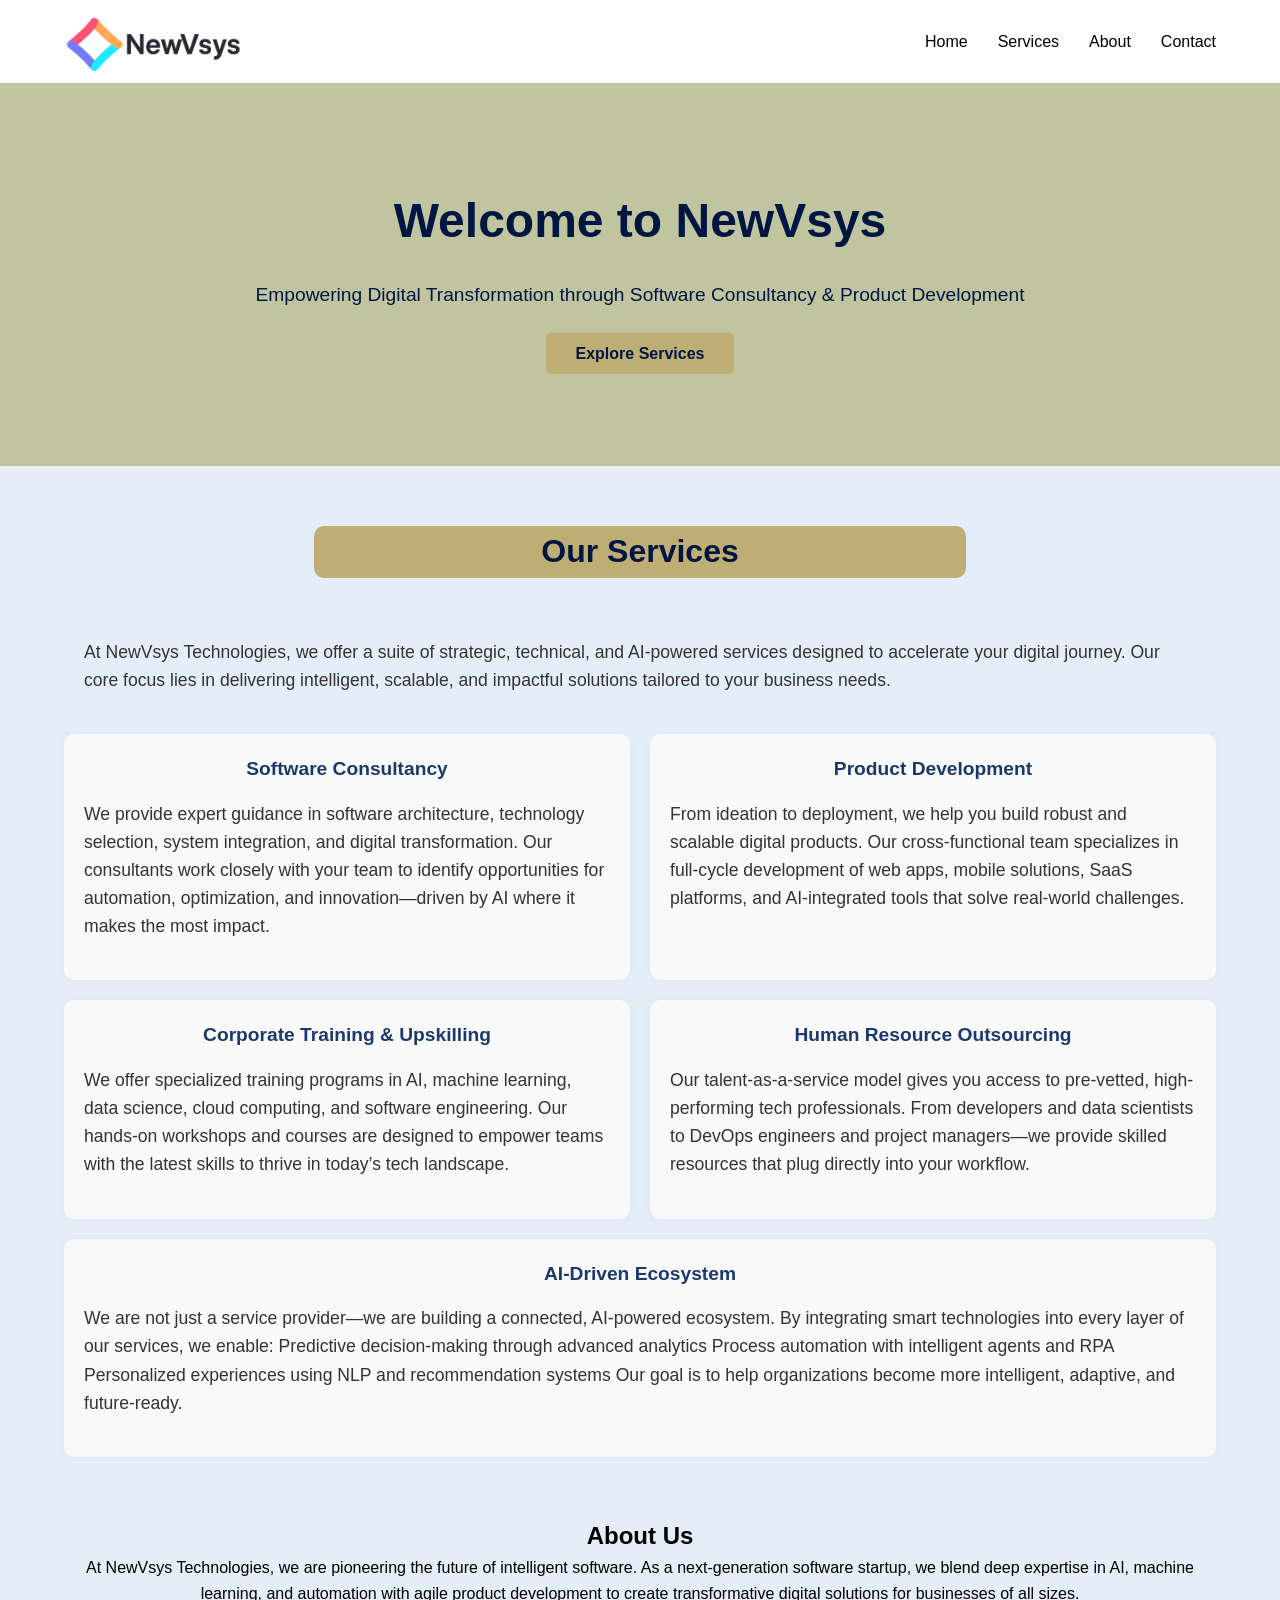
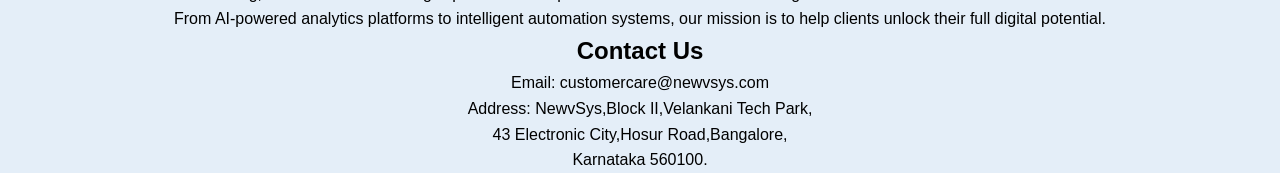
==== index.html @ 6b31c999 "Update and rename Index.html to index.html" ====
<!DOCTYPE html>
<html lang="en">
<head>
  <meta charset="UTF-8" />
  <meta name="viewport" content="width=device-width, initial-scale=1.0"/>
  <title>NewVsys | Home</title>
  <link rel="stylesheet" href="styles.css" />
</head>
<body>
  <header class="navbar">
    <div class="container">
      <img src="logo.png" alt="NewVsys Logo" class="logo" />
      <nav>
        <ul class="nav-links">
          <li><a href="#">Home</a></li>
          <li><a href="#services">Services</a></li>
          <li><a href="#about">About</a></li>
          <li><a href="#contact">Contact</a></li>
        </ul>
      </nav>
    </div>
  </header>

  <section class="hero">
    <div class="hero-bg">
      <div class="container">
        <h1>Welcome to NewVsys</h1>
        <p>Empowering Digital Transformation through Software Consultancy & Product Development</p>
        <a href="#services" class="btn">Explore Services</a>
      </div>
    </div>
  </section>

  

  <section class="services" id="services">
  <div class="container">
    <h2>Our Services</h2>

    <p class="auto">
      At NewVsys Technologies, we offer a suite of strategic, technical, and AI-powered services designed to accelerate your digital journey.
      Our core focus lies in delivering intelligent, scalable, and impactful solutions tailored to your business needs.
    </p>

    <div class="service-list">
      <div class="service">
        <h3> Software Consultancy</h3>
        <p>
          We provide expert guidance in software architecture, technology selection, system integration, and digital transformation.
          Our consultants work closely with your team to identify opportunities for automation, optimization, and innovation—driven by AI where it makes the most impact.
        </p>
      </div>

      <div class="service">
        <h3> Product Development</h3>
        <p>
          From ideation to deployment, we help you build robust and scalable digital products.
          Our cross-functional team specializes in full-cycle development of web apps, mobile solutions, SaaS platforms, and AI-integrated tools that solve real-world challenges.
        </p>
      </div>

      <div class="service">
        <h3> Corporate Training & Upskilling</h3>
        <p>
          We offer specialized training programs in AI, machine learning, data science, cloud computing, and software engineering.
          Our hands-on workshops and courses are designed to empower teams with the latest skills to thrive in today’s tech landscape.
        </p>
      </div>

      <div class="service">
        <h3> Human Resource Outsourcing</h3>
        <p>
          Our talent-as-a-service model gives you access to pre-vetted, high-performing tech professionals.
          From developers and data scientists to DevOps engineers and project managers—we provide skilled resources that plug directly into your workflow.
        </p>
      </div>

      <!-- Moved AI-Driven Ecosystem here -->
      <div class="service">
        <h3> AI-Driven Ecosystem</h3>
        <p>
          We are not just a service provider—we are building a connected, AI-powered ecosystem.
          By integrating smart technologies into every layer of our services, we enable:
		  Predictive decision-making through advanced analytics
		  Process automation with intelligent agents and RPA
		  Personalized experiences using NLP and recommendation systems
		  Our goal is to help organizations become more intelligent, adaptive, and future-ready.
        </p>
                
      </div>
    </div>
  </div>
</section>


  <section class="about" id="about">
    <div class="container">
      <h2>About Us</h2>
      <p>
        At NewVsys Technologies, we are pioneering the future of intelligent software. As a next-generation software startup, we blend deep expertise in AI, machine learning, and automation with agile product development to create transformative digital solutions for businesses of all sizes.
      </p>
      <p>
        From AI-powered analytics platforms to intelligent automation systems, our mission is to help clients unlock their full digital potential.
      </p>
    </div>
  </section>

  
  <section class="contact" id="contact">
    <div class="container">
      <h2>Contact Us</h2>
      <p>Email: customercare@newvsys.com</p>
      <p></p>
      <p>Address: NewvSys,Block II,Velankani Tech Park,</p>
	  <p>         43 Electronic City,Hosur Road,Bangalore,</p>
	  <p>         Karnataka 560100.</p>
    </div>
  </section>
</body>
</html>
---- styles.css ----
/* Reset + Base Styles */
* {
  margin: 0;
  padding: 0;
  box-sizing: border-box;
  font-family: "Segoe UI", sans-serif;
}
body {
  background-color: #E4EEF8; /* Your desired color */
  padding: 0;
  text-align: center;
  color: #000000;
  line-height: 1.6;
}


.container {
  width: 90%;
  max-width: 1200px;
  margin: auto;
}

/* Navbar */
.navbar {
  background-color: #FFFFFF;	
  box-shadow: 0 2px 5px rgba(0, 0, 0, 0.05);
  padding: 5px 0;
}

.logo {
  width: 180px;
  height: auto;
}

.nav-links {
  list-style: none;
  display: flex;
  gap: 30px;
  justify-content: flex-end;
}

.nav-links a {
  text-decoration: none;
  color: #000000;
  font-weight: 500;
}

.navbar .container {
  display: flex;
  justify-content: space-between;
  align-items: center;
}

/* Hero Section */
.hero {
  background: linear-gradient(to right, #C1C59F, #C1C59F);
  padding: 100px 0;
  text-align: center;
}

.hero h1 {
  font-size: 3rem;
  margin-bottom: 20px;
  color: #001642;
}

.hero p {
  font-size: 1.2rem;
  color: #001642;
  margin-bottom: 30px;
}

.btn {
  padding: 12px 30px;
  background: #BEAE74;
  color: #001642;
  border: none;
  border-radius: 5px;
  text-decoration: none;
  font-weight: bold;
}

.services {
  padding: 60px 0;
}

.services h2 {
    background-color: #BEAE74;
    border-radius: 10px;
margin-left: 250px;
margin-right: 250px;
  text-align: center;
  font-size: 2rem;
  margin-bottom: 40px;
  color: #001642;
}

.service-list {
  display: flex;
  gap: 40px;
  justify-content: center;
  flex-wrap: wrap;
}

.service {
  background: #f0f4fa;
  padding: 30px;
  border-radius: 10px;
  width: 300px;
  text-align: center;
  box-shadow: 0 0 10px rgba(0,0,0,0.03);
}

.service h3 {
  color: #1a3a6e;
  margin-bottom: 15px;
}

/* Footer */
.footer {
  background: #eaeaea;
  padding: 20px 0;
  text-align: center;
  color: #666;
}

.service-icon {
  width: 100px;
  height: 100px;
  margin-bottom: 15px;
}
.services p {
  font-size: 1.1rem;
  margin-bottom: 20px;
  color: #333;
  text-align: left;
}

.service-list .service h3 {
  font-size: 1.2rem;
}

.ai-ecosystem {
  background-color: #f0f4fa;
  padding: 30px;
  border-radius: 10px;
  margin-top: 40px;
  box-shadow: 0 0 10px rgba(0,0,0,0.03);
}

.ai-ecosystem h3 {
  color: #1a3a6e;
  margin-bottom: 15px;
}

.ai-ecosystem ul {
  text-align: left;
  padding-left: 20px;
  margin-bottom: 20px;
}

.ai-ecosystem ul li {
  margin-bottom: 10px;
}
.auto {
   /* soft blue background */
  padding: 20px;
  margin: 20px 0;
  border-radius: 8px;
  font-size: 1.1rem;
  font-weight: 500;
  color: #f9f9f9;
}
.service-list {
  display: flex;
  flex-wrap: wrap;
  gap: 20px;
}

.service {
  flex: 1 1 45%; /* Adjust width as needed */
  background: #f9f9f9;
  padding: 20px;
  border-radius: 10px;
}
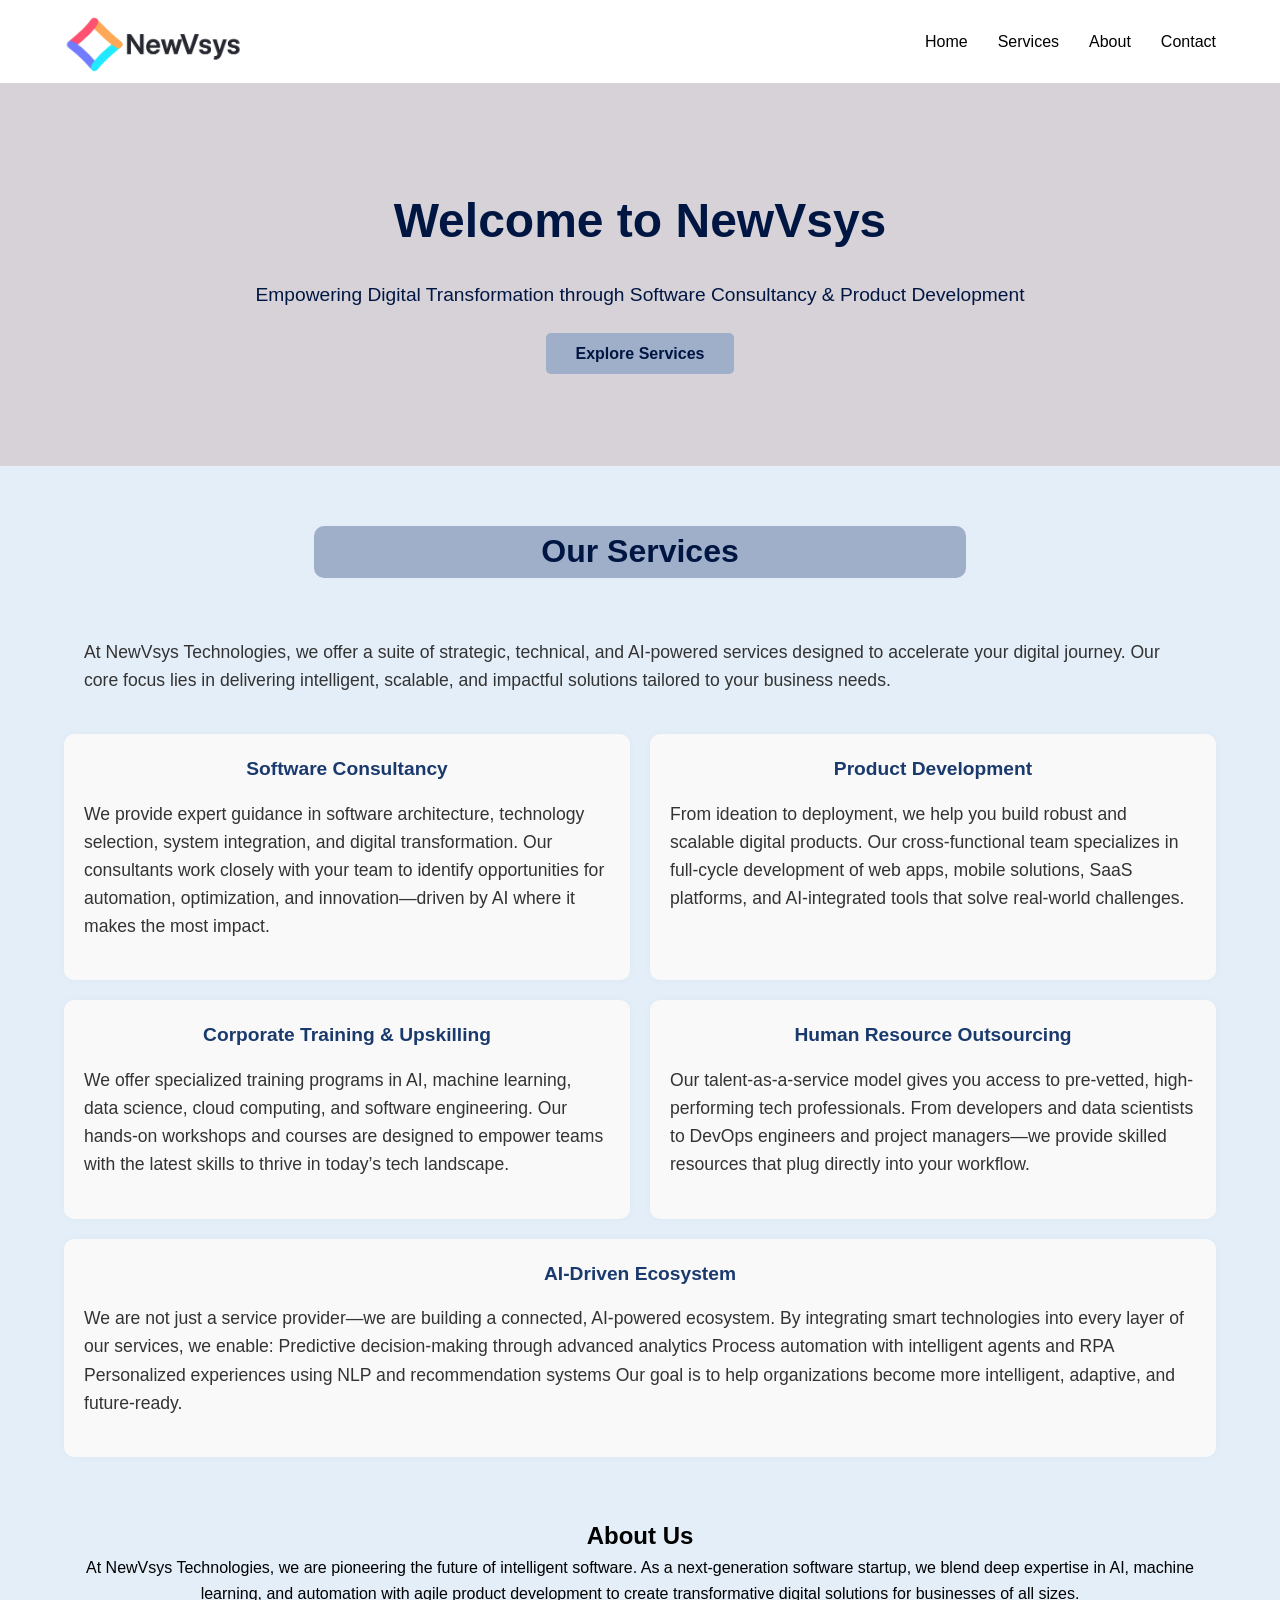
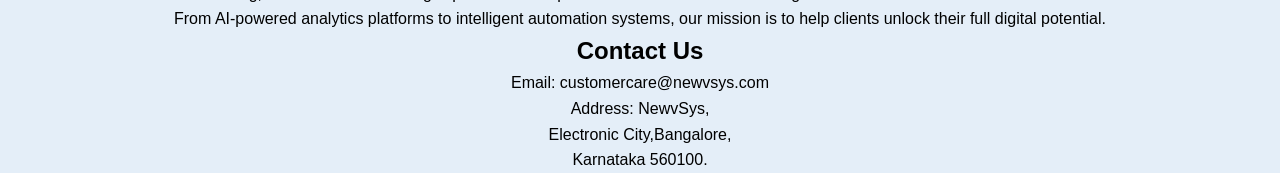
==== commit 98515942: "Update index.html" ====
--- a/index.html
+++ b/index.html
@@ -111,10 +111,11 @@
       <h2>Contact Us</h2>
       <p>Email: customercare@newvsys.com</p>
       <p></p>
-      <p>Address: NewvSys,Block II,Velankani Tech Park,</p>
-	  <p>         43 Electronic City,Hosur Road,Bangalore,</p>
+      <p>Address: NewvSys,</p>
+	  <p>         Electronic City,Bangalore,</p>
 	  <p>         Karnataka 560100.</p>
     </div>
   </section>
 </body>
 </html>
+
--- a/styles.css
+++ b/styles.css
@@ -53,7 +53,7 @@
 
 /* Hero Section */
 .hero {
-  background: linear-gradient(to right, #C1C59F, #C1C59F);
+  background: linear-gradient(to right, #D6D2D8, #D6D2D8);
   padding: 100px 0;
   text-align: center;
 }
@@ -72,7 +72,7 @@
 
 .btn {
   padding: 12px 30px;
-  background: #BEAE74;
+  background: #9FAFC9;
   color: #001642;
   border: none;
   border-radius: 5px;
@@ -85,7 +85,7 @@
 }
 
 .services h2 {
-    background-color: #BEAE74;
+    background-color: #9FAFC9;
     border-radius: 10px;
 margin-left: 250px;
 margin-right: 250px;
@@ -183,3 +183,6 @@
   padding: 20px;
   border-radius: 10px;
 }
+
+
+
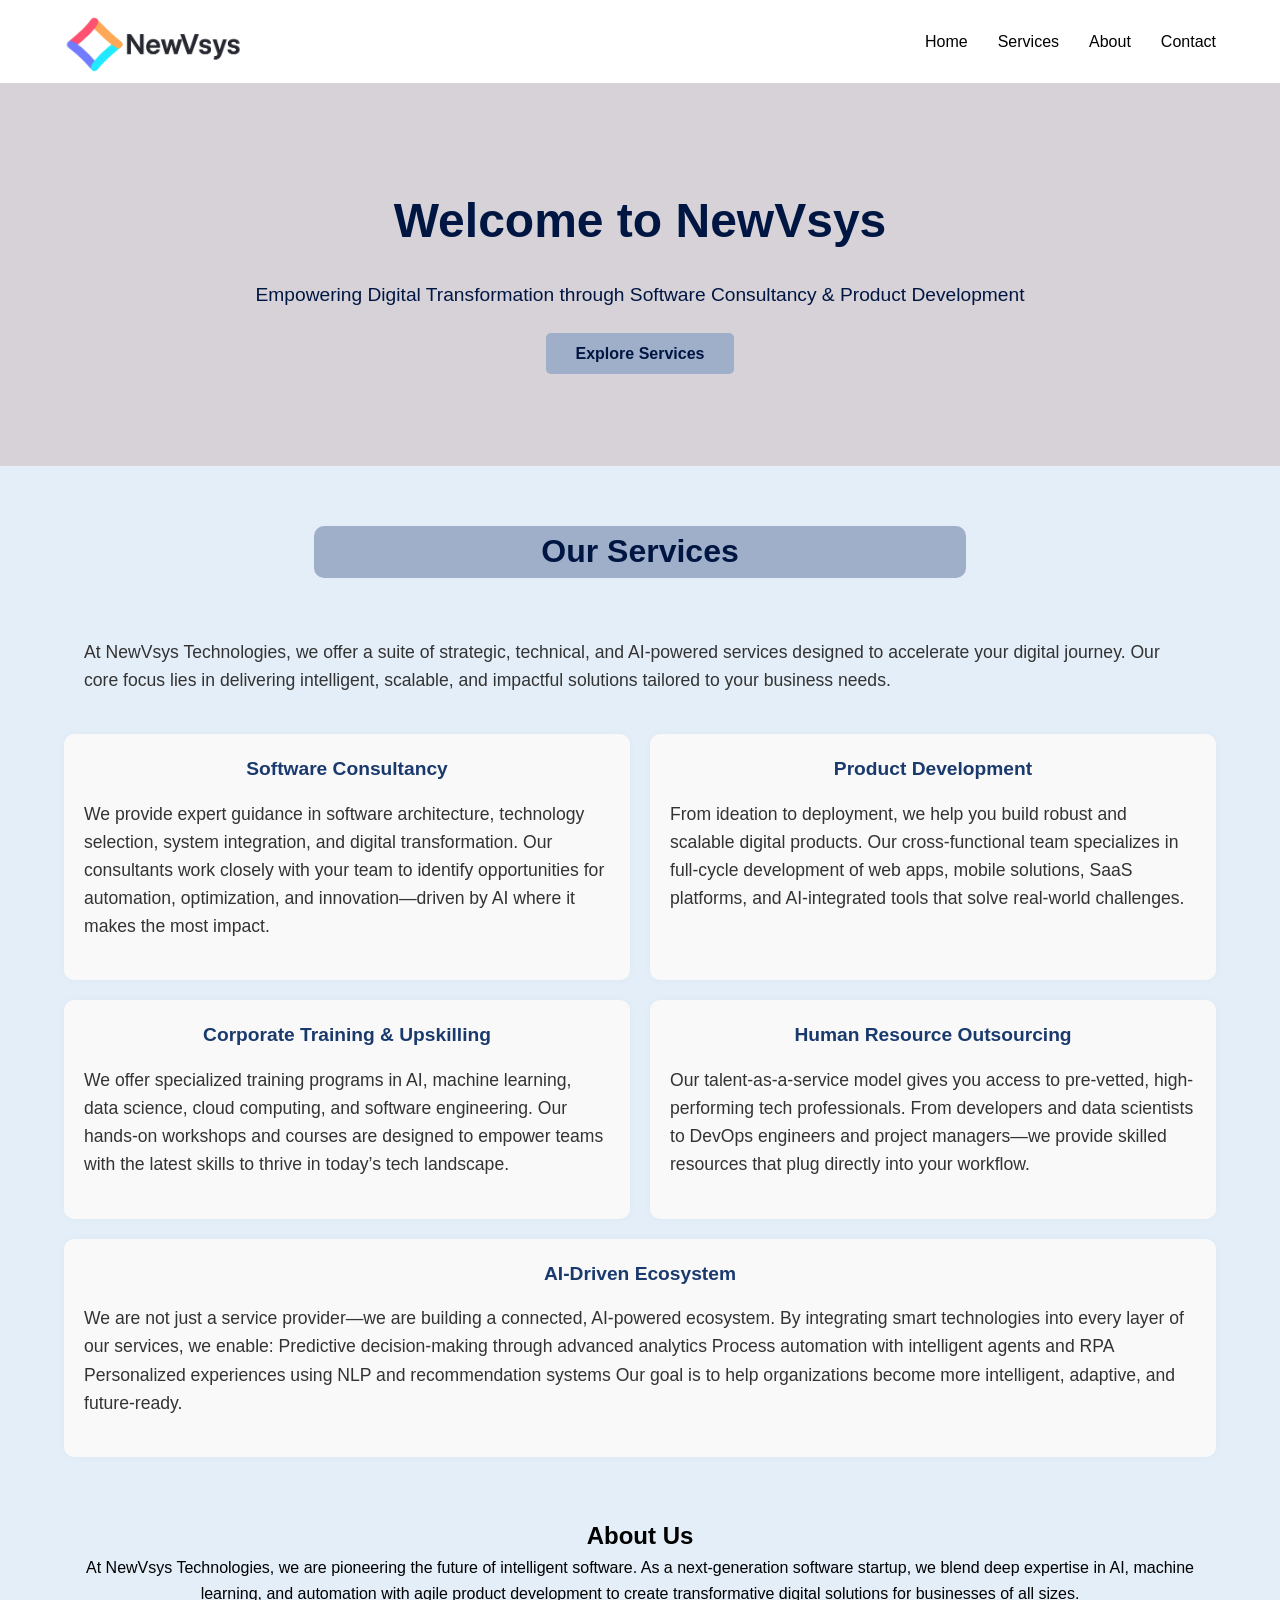
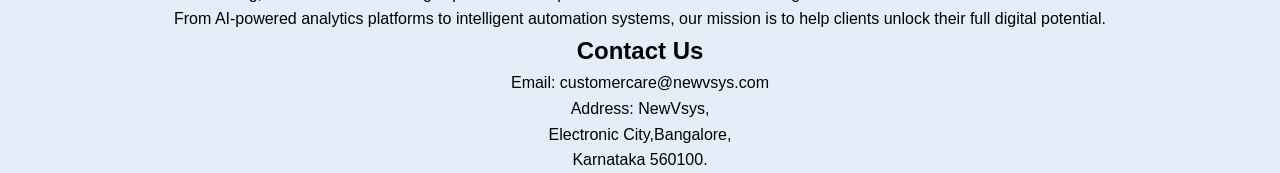
==== commit 9e8640e0: "Update index.html" ====
--- a/index.html
+++ b/index.html
@@ -111,7 +111,7 @@
       <h2>Contact Us</h2>
       <p>Email: customercare@newvsys.com</p>
       <p></p>
-      <p>Address: NewvSys,</p>
+      <p>Address: NewVsys,</p>
 	  <p>         Electronic City,Bangalore,</p>
 	  <p>         Karnataka 560100.</p>
     </div>
@@ -119,3 +119,4 @@
 </body>
 </html>
 
+
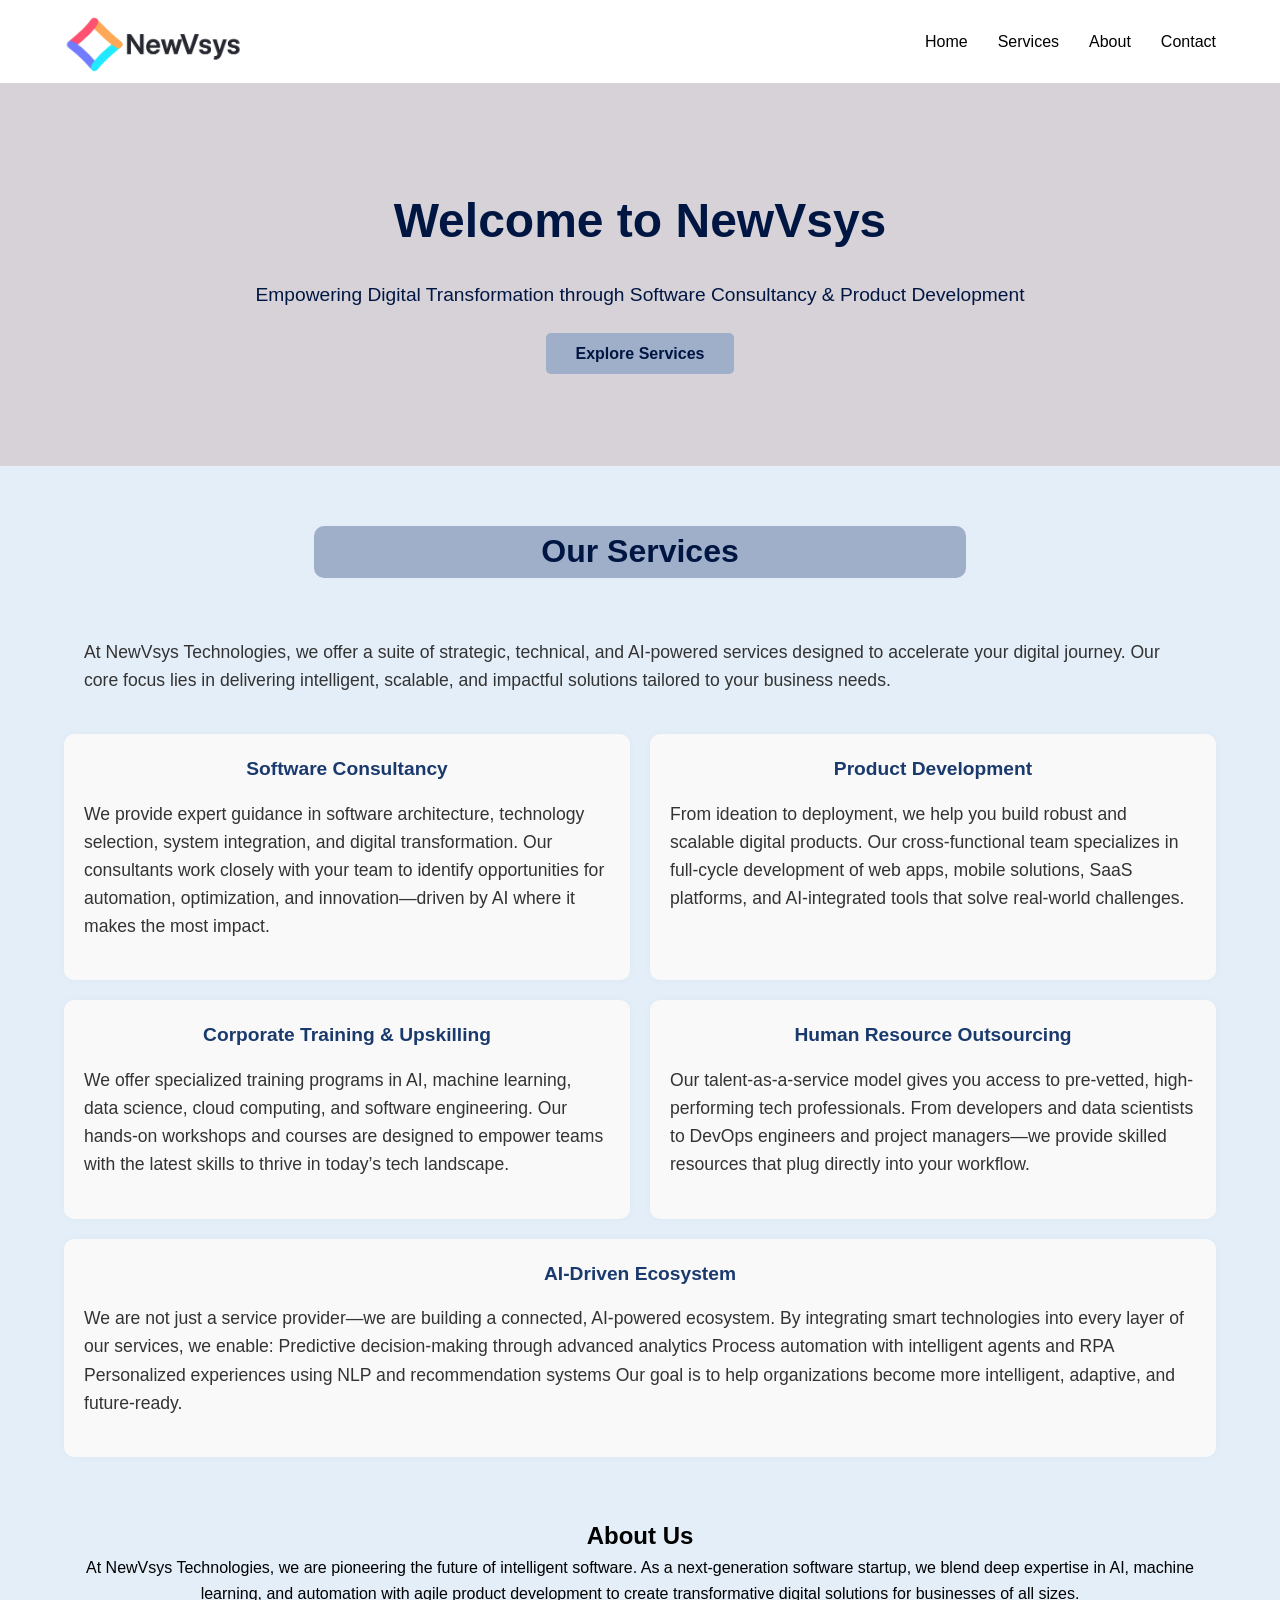
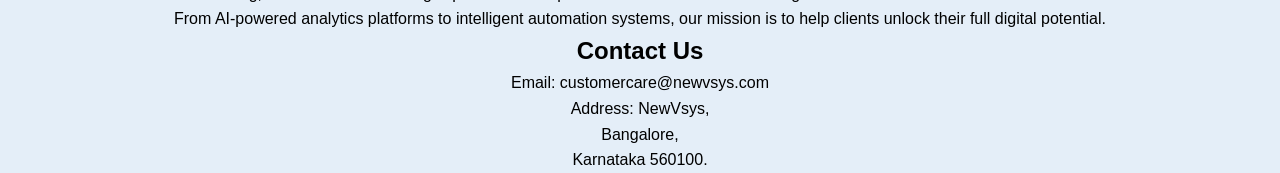
==== commit bd09bd97: "Update index.html" ====
--- a/index.html
+++ b/index.html
@@ -112,7 +112,7 @@
       <p>Email: customercare@newvsys.com</p>
       <p></p>
       <p>Address: NewVsys,</p>
-	  <p>         Electronic City,Bangalore,</p>
+	  <p>         Bangalore,</p>
 	  <p>         Karnataka 560100.</p>
     </div>
   </section>
@@ -120,3 +120,4 @@
 </html>
 
 
+
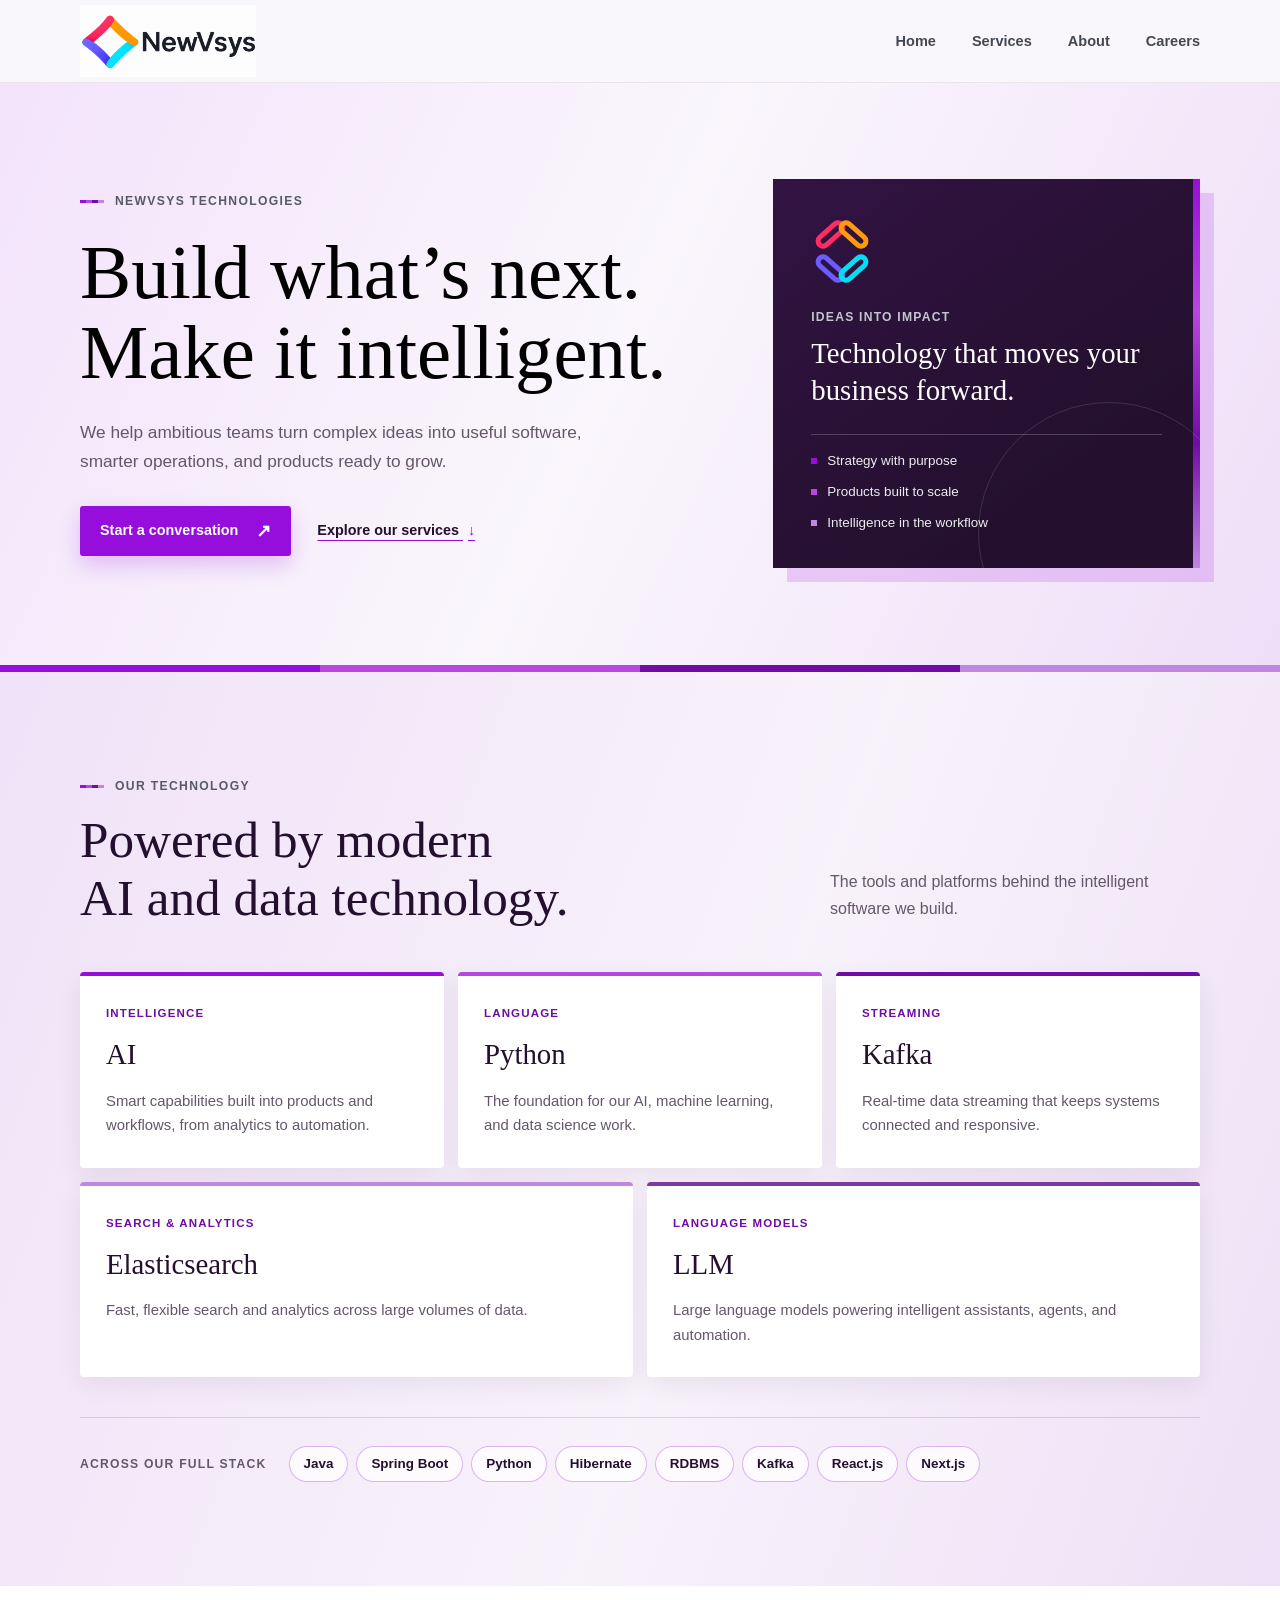
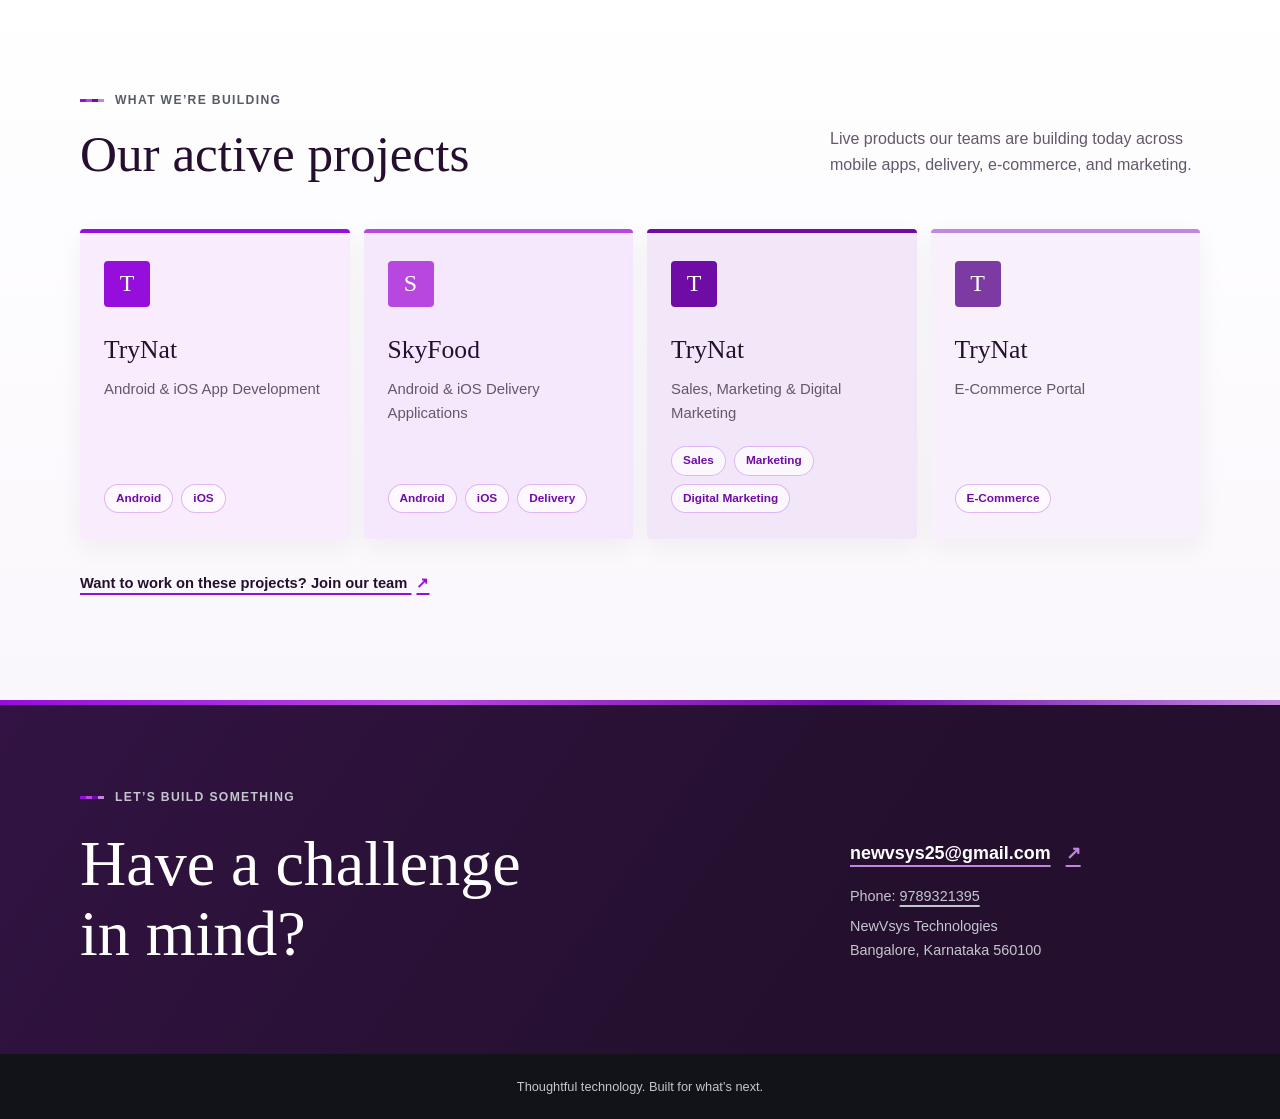
==== commit 4ccc1abb: "changes" ====
--- a/index.html
+++ b/index.html
@@ -9,113 +9,174 @@
 <body>
   <header class="navbar">
     <div class="container">
-      <img src="logo.png" alt="NewVsys Logo" class="logo" />
-      <nav>
+      <a class="brand" href="#home" aria-label="NewVsys home">
+        <img src="logo.png" alt="NewVsys" class="logo" />
+      </a>
+      <nav aria-label="Main navigation">
         <ul class="nav-links">
-          <li><a href="#">Home</a></li>
-          <li><a href="#services">Services</a></li>
-          <li><a href="#about">About</a></li>
-          <li><a href="#contact">Contact</a></li>
+          <li><a href="#home">Home</a></li>
+          <li><a href="services.html">Services</a></li>
+          <li><a href="about.html">About</a></li>
+          <li><a href="careers.html">Careers</a></li>
         </ul>
       </nav>
     </div>
   </header>
 
-  <section class="hero">
-    <div class="hero-bg">
+  <main>
+    <section class="hero" id="home">
+      <div class="container hero-layout">
+        <div class="hero-copy">
+          <p class="eyebrow"><span></span> NewVsys Technologies</p>
+          <h1>Build what’s next.<br><span>Make it intelligent.</span></h1>
+          <p class="hero-intro">We help ambitious teams turn complex ideas into useful software, smarter operations, and products ready to grow.</p>
+          <div class="hero-actions">
+            <a href="#contact" class="btn">Start a conversation <span aria-hidden="true">↗</span></a>
+            <a href="services.html" class="text-link">Explore our services <span aria-hidden="true">↓</span></a>
+          </div>
+        </div>
+        <div class="hero-panel" aria-label="Our approach">
+          <div class="orbit-mark" aria-hidden="true"><i></i><i></i><i></i><i></i></div>
+          <p class="panel-kicker">Ideas into impact</p>
+          <h2>Technology that moves your business forward.</h2>
+          <div class="panel-rule"></div>
+          <ul class="approach-list">
+            <li>Strategy with purpose</li>
+            <li>Products built to scale</li>
+            <li>Intelligence in the workflow</li>
+          </ul>
+        </div>
+      </div>
+      <div class="hero-strip" aria-hidden="true"><span></span><span></span><span></span><span></span></div>
+    </section>
+
+    <section class="tech section-pad" id="technology">
       <div class="container">
-        <h1>Welcome to NewVsys</h1>
-        <p>Empowering Digital Transformation through Software Consultancy & Product Development</p>
-        <a href="#services" class="btn">Explore Services</a>
+        <div class="section-heading">
+          <div>
+            <p class="eyebrow"><span></span> Our technology</p>
+            <h2>Powered by modern<br>AI and data technology.</h2>
+          </div>
+          <p class="section-intro">The tools and platforms behind the intelligent software we build.</p>
+        </div>
+
+        <div class="tech-grid">
+          <article class="tech-card tech-card-1">
+            <p class="tech-label">Intelligence</p>
+            <h3>AI</h3>
+            <p>Smart capabilities built into products and workflows, from analytics to automation.</p>
+          </article>
+          <article class="tech-card tech-card-2">
+            <p class="tech-label">Language</p>
+            <h3>Python</h3>
+            <p>The foundation for our AI, machine learning, and data science work.</p>
+          </article>
+          <article class="tech-card tech-card-3">
+            <p class="tech-label">Streaming</p>
+            <h3>Kafka</h3>
+            <p>Real-time data streaming that keeps systems connected and responsive.</p>
+          </article>
+          <article class="tech-card tech-card-4">
+            <p class="tech-label">Search &amp; analytics</p>
+            <h3>Elasticsearch</h3>
+            <p>Fast, flexible search and analytics across large volumes of data.</p>
+          </article>
+          <article class="tech-card tech-card-5">
+            <p class="tech-label">Language models</p>
+            <h3>LLM</h3>
+            <p>Large language models powering intelligent assistants, agents, and automation.</p>
+          </article>
+        </div>
+
+        <div class="tech-stack">
+          <p>Across our full stack</p>
+          <ul>
+            <li>Java</li>
+            <li>Spring Boot</li>
+            <li>Python</li>
+            <li>Hibernate</li>
+            <li>RDBMS</li>
+            <li>Kafka</li>
+            <li>React.js</li>
+            <li>Next.js</li>
+          </ul>
+        </div>
       </div>
+    </section>
+
+    <section class="projects section-pad" id="projects">
+      <div class="container">
+        <div class="section-heading">
+          <div>
+            <p class="eyebrow"><span></span> What we’re building</p>
+            <h2>Our active projects</h2>
+          </div>
+          <p class="section-intro">Live products our teams are building today across mobile apps, delivery, e-commerce, and marketing.</p>
+        </div>
+
+        <div class="project-grid">
+          <article class="project-card project-card-1">
+            <span class="project-mark" aria-hidden="true">T</span>
+            <h3>TryNat</h3>
+            <p>Android &amp; iOS App Development</p>
+            <ul class="project-tags">
+              <li>Android</li>
+              <li>iOS</li>
+            </ul>
+          </article>
+          <article class="project-card project-card-2">
+            <span class="project-mark" aria-hidden="true">S</span>
+            <h3>SkyFood</h3>
+            <p>Android &amp; iOS Delivery Applications</p>
+            <ul class="project-tags">
+              <li>Android</li>
+              <li>iOS</li>
+              <li>Delivery</li>
+            </ul>
+          </article>
+          <article class="project-card project-card-3">
+            <span class="project-mark" aria-hidden="true">T</span>
+            <h3>TryNat</h3>
+            <p>Sales, Marketing &amp; Digital Marketing</p>
+            <ul class="project-tags">
+              <li>Sales</li>
+              <li>Marketing</li>
+              <li>Digital Marketing</li>
+            </ul>
+          </article>
+          <article class="project-card project-card-4">
+            <span class="project-mark" aria-hidden="true">T</span>
+            <h3>TryNat</h3>
+            <p>E-Commerce Portal</p>
+            <ul class="project-tags">
+              <li>E-Commerce</li>
+            </ul>
+          </article>
+        </div>
+
+        <a class="projects-link" href="careers.html">Want to work on these projects? Join our team <span aria-hidden="true">↗</span></a>
+      </div>
+    </section>
+
+    <section class="contact" id="contact">
+      <div class="container contact-layout">
+        <div>
+          <p class="eyebrow"><span></span> Let’s build something</p>
+          <h2>Have a challenge<br>in mind?</h2>
+        </div>
+        <div class="contact-details">
+          <a class="contact-email" href="mailto:newvsys25@gmail.com">newvsys25@gmail.com <span aria-hidden="true">↗</span></a>
+          <p class="contact-phone">Phone: <a href="tel:+919789321395">9789321395</a></p>
+          <p>NewVsys Technologies<br>Bangalore, Karnataka 560100</p>
+        </div>
+      </div>
+    </section>
+  </main>
+  <footer class="footer">
+    <div class="container footer-inner">
+      <p>Thoughtful technology. Built for what’s next.</p>
     </div>
-  </section>
-
-  
-
-  <section class="services" id="services">
-  <div class="container">
-    <h2>Our Services</h2>
-
-    <p class="auto">
-      At NewVsys Technologies, we offer a suite of strategic, technical, and AI-powered services designed to accelerate your digital journey.
-      Our core focus lies in delivering intelligent, scalable, and impactful solutions tailored to your business needs.
-    </p>
-
-    <div class="service-list">
-      <div class="service">
-        <h3> Software Consultancy</h3>
-        <p>
-          We provide expert guidance in software architecture, technology selection, system integration, and digital transformation.
-          Our consultants work closely with your team to identify opportunities for automation, optimization, and innovation—driven by AI where it makes the most impact.
-        </p>
-      </div>
-
-      <div class="service">
-        <h3> Product Development</h3>
-        <p>
-          From ideation to deployment, we help you build robust and scalable digital products.
-          Our cross-functional team specializes in full-cycle development of web apps, mobile solutions, SaaS platforms, and AI-integrated tools that solve real-world challenges.
-        </p>
-      </div>
-
-      <div class="service">
-        <h3> Corporate Training & Upskilling</h3>
-        <p>
-          We offer specialized training programs in AI, machine learning, data science, cloud computing, and software engineering.
-          Our hands-on workshops and courses are designed to empower teams with the latest skills to thrive in today’s tech landscape.
-        </p>
-      </div>
-
-      <div class="service">
-        <h3> Human Resource Outsourcing</h3>
-        <p>
-          Our talent-as-a-service model gives you access to pre-vetted, high-performing tech professionals.
-          From developers and data scientists to DevOps engineers and project managers—we provide skilled resources that plug directly into your workflow.
-        </p>
-      </div>
-
-      <!-- Moved AI-Driven Ecosystem here -->
-      <div class="service">
-        <h3> AI-Driven Ecosystem</h3>
-        <p>
-          We are not just a service provider—we are building a connected, AI-powered ecosystem.
-          By integrating smart technologies into every layer of our services, we enable:
-		  Predictive decision-making through advanced analytics
-		  Process automation with intelligent agents and RPA
-		  Personalized experiences using NLP and recommendation systems
-		  Our goal is to help organizations become more intelligent, adaptive, and future-ready.
-        </p>
-                
-      </div>
-    </div>
-  </div>
-</section>
-
-
-  <section class="about" id="about">
-    <div class="container">
-      <h2>About Us</h2>
-      <p>
-        At NewVsys Technologies, we are pioneering the future of intelligent software. As a next-generation software startup, we blend deep expertise in AI, machine learning, and automation with agile product development to create transformative digital solutions for businesses of all sizes.
-      </p>
-      <p>
-        From AI-powered analytics platforms to intelligent automation systems, our mission is to help clients unlock their full digital potential.
-      </p>
-    </div>
-  </section>
-
-  
-  <section class="contact" id="contact">
-    <div class="container">
-      <h2>Contact Us</h2>
-      <p>Email: customercare@newvsys.com</p>
-      <p></p>
-      <p>Address: NewVsys,</p>
-	  <p>         Bangalore,</p>
-	  <p>         Karnataka 560100.</p>
-    </div>
-  </section>
+  </footer>
 </body>
 </html>
 
--- a/styles.css
+++ b/styles.css
@@ -1,188 +1,1485 @@
-/* Reset + Base Styles */
+:root {
+  color-scheme: light;
+  --ink: #24102e;
+  --muted: #65576b;
+  --paper: #faf7fc;
+  --white: #ffffff;
+  --line: #e9dff0;
+  --coral: #950edb;
+  --orange: #b747df;
+  --blue: #6f0ca6;
+  --cyan: #c187df;
+  --display: "Avenir Next", Avenir, "Segoe UI", sans-serif;
+  --body: "Segoe UI", Tahoma, sans-serif;
+}
+
 * {
+  box-sizing: border-box;
+}
+
+html {
+  scroll-behavior: smooth;
+  scroll-padding-top: 88px;
+}
+
+body {
+  margin: 0;
+  background: var(--paper);
+  color: var(--ink);
+  font-family: var(--body);
+  line-height: 1.65;
+  -webkit-font-smoothing: antialiased;
+}
+
+a {
+  color: inherit;
+}
+
+.container {
+  width: min(1120px, calc(100% - 48px));
+  margin-inline: auto;
+}
+
+.navbar {
+  position: sticky;
+  z-index: 10;
+  top: 0;
+  background: rgba(250, 247, 252, 0.94);
+  border-bottom: 1px solid rgba(36, 16, 46, 0.08);
+  backdrop-filter: blur(14px);
+}
+
+.navbar .container {
+  min-height: 82px;
+  display: flex;
+  align-items: center;
+  justify-content: space-between;
+  gap: 32px;
+}
+
+.brand {
+  display: inline-flex;
+  align-items: center;
+}
+
+.logo {
+  display: block;
+  width: 176px;
+  height: auto;
+}
+
+.nav-links {
+  display: flex;
+  align-items: center;
+  gap: 36px;
   margin: 0;
   padding: 0;
-  box-sizing: border-box;
-  font-family: "Segoe UI", sans-serif;
-}
-body {
-  background-color: #E4EEF8; /* Your desired color */
+  list-style: none;
+}
+
+.nav-links a,
+.footer a {
+  text-decoration: none;
+}
+
+.nav-links a {
+  color: #444852;
+  font-size: 0.91rem;
+  font-weight: 600;
+  transition: color 160ms ease;
+}
+
+.nav-links a:hover,
+.footer a:hover {
+  color: var(--coral);
+}
+
+.hero {
+  position: relative;
+  overflow: hidden;
+  padding: 96px 0 104px;
+  background-color: var(--paper);
+  background-image: radial-gradient(rgba(23, 25, 31, 0.07) 0.7px, transparent 0.7px);
+  background-size: 19px 19px;
+}
+
+.hero-layout {
+  display: grid;
+  grid-template-columns: 1.08fr 0.78fr;
+  align-items: center;
+  gap: clamp(48px, 8vw, 112px);
+}
+
+.hero-copy {
+  position: relative;
+  z-index: 1;
+}
+
+.eyebrow {
+  display: flex;
+  align-items: center;
+  gap: 11px;
+  margin: 0 0 22px;
+  color: #565b65;
+  font-size: 0.76rem;
+  font-weight: 700;
+  letter-spacing: 0.11em;
+  text-transform: uppercase;
+}
+
+.eyebrow > span {
+  width: 24px;
+  height: 3px;
+  background: linear-gradient(90deg, var(--coral) 0 26%, var(--orange) 26% 51%, var(--blue) 51% 76%, var(--cyan) 76%);
+}
+
+h1,
+.section-heading h2,
+.about-title h2,
+.contact h2 {
+  font-family: Georgia, "Times New Roman", serif;
+  font-weight: 500;
+  letter-spacing: 0;
+}
+
+.hero h1 {
+  max-width: 680px;
+  margin: 0;
+  font-size: clamp(3.2rem, 6vw, 5.3rem);
+  line-height: 1.04;
+}
+
+.hero h1 span {
+  color: var(--blue);
+}
+
+.hero-intro {
+  max-width: 520px;
+  margin: 25px 0 31px;
+  color: var(--muted);
+  font-size: 1.08rem;
+}
+
+.hero-actions {
+  display: flex;
+  align-items: center;
+  flex-wrap: wrap;
+  gap: 26px;
+}
+
+.btn {
+  display: inline-flex;
+  min-height: 50px;
+  align-items: center;
+  gap: 18px;
+  padding: 0 20px;
+  border-radius: 3px;
+  background: var(--ink);
+  color: var(--white);
+  font-size: 0.9rem;
+  font-weight: 650;
+  text-decoration: none;
+  transition: background 160ms ease, transform 160ms ease;
+}
+
+.btn:hover {
+  transform: translateY(-2px);
+  background: #343842;
+}
+
+.btn span {
+  color: var(--cyan);
+  font-size: 1.15rem;
+}
+
+.text-link {
+  color: var(--ink);
+  font-size: 0.9rem;
+  font-weight: 650;
+  text-decoration-color: var(--coral);
+  text-underline-offset: 5px;
+}
+
+.text-link span {
+  margin-left: 5px;
+  color: var(--coral);
+}
+
+.hero-panel {
+  position: relative;
+  min-height: 370px;
+  padding: 42px 38px 34px;
+  overflow: hidden;
+  background: var(--ink);
+  color: var(--white);
+}
+
+.hero-panel::after {
+  position: absolute;
+  right: -40px;
+  bottom: -96px;
+  width: 260px;
+  height: 260px;
+  border: 1px solid rgba(255, 255, 255, 0.13);
+  border-radius: 50%;
+  content: "";
+}
+
+.orbit-mark {
+  position: relative;
+  width: 60px;
+  height: 60px;
+  margin-bottom: 26px;
+}
+
+.orbit-mark i {
+  position: absolute;
+  width: 35px;
+  height: 15px;
+  border: 5px solid var(--coral);
+  border-radius: 12px;
+  transform: rotate(-42deg);
+}
+
+.orbit-mark i:nth-child(1) { top: 6px; left: 2px; border-color: #ff2d63; }
+.orbit-mark i:nth-child(2) { top: 6px; right: 0; border-color: #ff9a0a; transform: rotate(42deg); }
+.orbit-mark i:nth-child(3) { bottom: 5px; left: 2px; border-color: #6a5cff; transform: rotate(42deg); }
+.orbit-mark i:nth-child(4) { right: 0; bottom: 5px; border-color: #00dff5; }
+
+.panel-kicker {
+  margin: 0 0 8px;
+  color: #c4c6ce;
+  font-size: 0.76rem;
+  font-weight: 700;
+  letter-spacing: 0.1em;
+  text-transform: uppercase;
+}
+
+.hero-panel h2 {
+  position: relative;
+  z-index: 1;
+  max-width: 340px;
+  margin: 0;
+  font-family: Georgia, "Times New Roman", serif;
+  font-size: 1.8rem;
+  font-weight: 400;
+  line-height: 1.28;
+}
+
+.panel-rule {
+  height: 1px;
+  margin: 25px 0 15px;
+  background: rgba(255, 255, 255, 0.2);
+}
+
+.approach-list {
+  position: relative;
+  z-index: 1;
+  display: grid;
+  gap: 9px;
+  margin: 0;
   padding: 0;
+  color: #ececf0;
+  font-size: 0.84rem;
+  list-style: none;
+}
+
+.approach-list li {
+  display: flex;
+  align-items: center;
+  gap: 10px;
+}
+
+.approach-list li::before {
+  width: 6px;
+  height: 6px;
+  flex: none;
+  background: var(--coral);
+  content: "";
+}
+
+.approach-list li:nth-child(2)::before { background: var(--orange); }
+.approach-list li:nth-child(3)::before { background: var(--cyan); }
+
+.hero-strip {
+  position: absolute;
+  right: 0;
+  bottom: 0;
+  left: 0;
+  display: flex;
+  height: 5px;
+}
+
+.hero-strip span { flex: 1; }
+.hero-strip span:nth-child(1) { background: var(--coral); }
+.hero-strip span:nth-child(2) { background: var(--orange); }
+.hero-strip span:nth-child(3) { background: var(--blue); }
+.hero-strip span:nth-child(4) { background: var(--cyan); }
+
+.section-pad {
+  padding: 104px 0;
+}
+
+.services {
+  background: var(--white);
+}
+
+.section-heading {
+  display: flex;
+  align-items: end;
+  justify-content: space-between;
+  gap: 50px;
+  margin-bottom: 46px;
+}
+
+.section-heading .eyebrow,
+.about-title .eyebrow {
+  margin-bottom: 15px;
+}
+
+.section-heading h2,
+.about-title h2 {
+  max-width: 620px;
+  margin: 0;
+  font-size: clamp(2.4rem, 4vw, 3.5rem);
+  line-height: 1.12;
+}
+
+.section-intro {
+  max-width: 370px;
+  margin: 0 0 4px;
+  color: var(--muted);
+}
+
+.service-list {
+  display: grid;
+  grid-template-columns: repeat(2, minmax(0, 1fr));
+  gap: 1px;
+  border: 1px solid var(--line);
+  background: var(--line);
+}
+
+.service {
+  position: relative;
+  min-height: 235px;
+  padding: 31px 34px 38px;
+  background: var(--white);
+  text-align: left;
+  transition: background 180ms ease;
+}
+
+.service:hover {
+  background: #fdfcfb;
+}
+
+.service h2 {
+  margin: 0 0 10px;
+  font-family: var(--display);
+  font-size: 1.19rem;
+  font-weight: 700;
+}
+
+.service p,
+.service li {
+  color: var(--muted);
+  font-size: 0.92rem;
+}
+
+.service p {
+  max-width: 460px;
+  margin: 0;
+}
+
+.service ul {
+  display: grid;
+  gap: 5px;
+  margin: 12px 30px 0 0;
+  padding-left: 18px;
+}
+
+.service-arrow {
+  position: absolute;
+  right: 30px;
+  bottom: 25px;
+  color: #a0a3aa;
+  font-size: 1.1rem;
+}
+
+.about {
+  background: #f1efec;
+}
+
+.about-layout {
+  display: grid;
+  grid-template-columns: 0.9fr 1fr;
+  gap: clamp(50px, 10vw, 140px);
+}
+
+.about-title h2 {
+  max-width: 440px;
+}
+
+.about-copy {
+  max-width: 540px;
+  padding-top: 28px;
+}
+
+.about-copy p {
+  margin: 0 0 17px;
+  color: var(--muted);
+}
+
+.about-copy .about-lead {
+  margin-bottom: 20px;
+  color: var(--ink);
+  font-family: Georgia, "Times New Roman", serif;
+  font-size: 1.48rem;
+  line-height: 1.45;
+}
+
+.contact {
+  padding: 82px 0 86px;
+  background: var(--ink);
+  color: var(--white);
+}
+
+.contact-layout {
+  display: flex;
+  align-items: end;
+  justify-content: space-between;
+  gap: 44px;
+}
+
+.contact .eyebrow {
+  color: #c4c6ce;
+}
+
+.contact h2 {
+  margin: 0;
+  font-size: clamp(2.8rem, 5vw, 4.25rem);
+  line-height: 1.08;
+}
+
+.contact-details {
+  min-width: min(100%, 350px);
+  padding-bottom: 5px;
+}
+
+.contact-email {
+  display: inline-flex;
+  align-items: center;
+  gap: 15px;
+  margin-bottom: 17px;
+  color: var(--white);
+  font-size: 1.12rem;
+  font-weight: 650;
+  text-decoration-color: var(--cyan);
+  text-underline-offset: 6px;
+}
+
+.contact-email span {
+  color: var(--cyan);
+}
+
+.contact-details p {
+  margin: 0;
+  color: #c4c6ce;
+  font-size: 0.9rem;
+}
+
+.footer {
+  padding: 22px 0;
+  background: #111318;
+  color: #c4c6ce;
+}
+
+.footer-inner {
+  display: flex;
+  align-items: center;
+  justify-content: center;
+  gap: 24px;
   text-align: center;
+}
+
+.footer p,
+.footer a {
+  margin: 0;
+  font-size: 0.8rem;
+}
+
+.footer a {
+  color: var(--white);
+}
+
+@media (max-width: 760px) {
+  .container {
+    width: min(100% - 36px, 560px);
+  }
+
+  .navbar .container {
+    min-height: 72px;
+    gap: 16px;
+  }
+
+  .logo {
+    width: 136px;
+  }
+
+  .nav-links {
+    gap: 17px;
+  }
+
+  .nav-links a {
+    font-size: 0.81rem;
+  }
+
+  .hero {
+    padding: 72px 0 78px;
+  }
+
+  .hero-layout,
+  .about-layout {
+    grid-template-columns: 1fr;
+    gap: 42px;
+  }
+
+  .hero h1 {
+    font-size: clamp(3rem, 11vw, 4.4rem);
+  }
+
+  .hero-panel {
+    min-height: 340px;
+  }
+
+  .section-pad {
+    padding: 76px 0;
+  }
+
+  .section-heading {
+    display: block;
+    margin-bottom: 32px;
+  }
+
+  .section-intro {
+    margin-top: 19px;
+  }
+
+  .service-list {
+    grid-template-columns: 1fr;
+  }
+
+  .service {
+    min-height: 218px;
+    padding: 27px 25px 37px;
+  }
+
+  .about-copy {
+    padding-top: 0;
+  }
+
+  .contact-layout {
+    display: grid;
+    align-items: start;
+    gap: 35px;
+  }
+}
+
+@media (max-width: 440px) {
+  .navbar .container {
+    align-items: flex-start;
+    flex-direction: column;
+    padding: 12px 0 14px;
+  }
+
+  .nav-links {
+    width: 100%;
+    justify-content: space-between;
+    gap: 10px;
+  }
+
+  .hero-actions {
+    align-items: flex-start;
+    flex-direction: column;
+    gap: 18px;
+  }
+
+  .hero-panel {
+    padding: 32px 26px;
+  }
+
+  .footer-inner {
+    flex-direction: column;
+    gap: 12px;
+  }
+}
+
+@media (prefers-reduced-motion: reduce) {
+  *,
+  *::before,
+  *::after {
+    scroll-behavior: auto !important;
+    transition-duration: 0.01ms !important;
+  }
+}
+
+/* Add stronger brand color while keeping the existing copy unchanged. */
+:root {
+  --paper: #faf7fc;
+  --line: #e9dff0;
+}
+
+.nav-links a {
+  position: relative;
+}
+
+.nav-links a::after {
+  position: absolute;
+  right: 0;
+  bottom: -7px;
+  left: 0;
+  height: 2px;
+  transform: scaleX(0);
+  transform-origin: left;
+  background: linear-gradient(90deg, var(--coral), var(--orange), var(--blue), var(--cyan));
+  content: "";
+  transition: transform 160ms ease;
+}
+
+.nav-links a:hover::after {
+  transform: scaleX(1);
+}
+
+.hero {
+  background-color: #faf4fd;
+  background-image: linear-gradient(115deg, #f3e3fb 0%, #faf6fc 48%, #efdef8 100%);
+  background-repeat: no-repeat;
+  background-size: cover;
+}
+
+.hero .btn {
+  background: var(--coral);
+  box-shadow: 0 9px 22px rgba(149, 14, 219, 0.22);
+  color: var(--white);
+}
+
+.hero .btn:hover {
+  background: #780bb0;
+}
+
+.hero .btn span {
+  color: var(--white);
+}
+
+.hero h1,
+.hero h1 span {
+  background: none;
   color: #000000;
-  line-height: 1.6;
-}
-
-
-.container {
-  width: 90%;
-  max-width: 1200px;
-  margin: auto;
-}
-
-/* Navbar */
-.navbar {
-  background-color: #FFFFFF;	
-  box-shadow: 0 2px 5px rgba(0, 0, 0, 0.05);
-  padding: 5px 0;
-}
-
-.logo {
-  width: 180px;
-  height: auto;
-}
-
-.nav-links {
+}
+
+.hero-panel {
+  background: linear-gradient(145deg, #321343 0%, #24102e 72%);
+  box-shadow: 14px 14px 0 rgba(149, 14, 219, 0.17);
+}
+
+.hero-panel::before {
+  position: absolute;
+  top: 0;
+  right: 0;
+  width: 7px;
+  height: 100%;
+  background: linear-gradient(180deg, var(--coral), var(--orange) 34%, var(--blue) 68%, var(--cyan));
+  content: "";
+}
+
+.hero-strip {
+  height: 7px;
+}
+
+.services {
+  background: linear-gradient(180deg, #fff 0%, #faf7fc 100%);
+}
+
+.service-list {
+  gap: 14px;
+  border: 0;
+  background: transparent;
+}
+
+.service {
+  min-height: 245px;
+  border-top: 4px solid transparent;
+  border-radius: 4px;
+  box-shadow: 0 8px 26px rgba(23, 25, 31, 0.055);
+  transition: box-shadow 180ms ease, transform 180ms ease;
+}
+
+.service:hover {
+  transform: translateY(-4px);
+  box-shadow: 0 14px 30px rgba(23, 25, 31, 0.1);
+}
+
+.service-coral {
+  border-top-color: var(--coral);
+  background: #f8ecfd;
+}
+
+.service-orange {
+  border-top-color: var(--orange);
+  background: #f6e8fc;
+}
+
+.service-blue {
+  border-top-color: var(--blue);
+  background: #f1e7f8;
+}
+
+.service-cyan {
+  border-top-color: var(--cyan);
+  background: #f8f1fb;
+}
+
+.service-ai {
+  grid-column: 1 / -1;
+  display: grid;
+  grid-template-columns: 1fr 1fr;
+  column-gap: 48px;
+  align-items: start;
+  min-height: 220px;
+  border-top-color: var(--coral);
+  background: linear-gradient(110deg, #f8ecfd, #f5eafa 50%, #efe2f8);
+}
+
+.service-ai h2 {
+  grid-column: 1;
+  grid-row: 1;
+}
+
+.service-ai p {
+  grid-column: 1;
+  grid-row: 2;
+}
+
+.service-ai ul {
+  grid-column: 2;
+  grid-row: 1 / span 2;
+  align-self: center;
+  margin: 0 35px 0 0;
+}
+
+.about {
+  border-top: 4px solid var(--cyan);
+  background: linear-gradient(110deg, #f0e2f8 0%, #f8f2fb 56%, #eee0f6 100%);
+}
+
+.about-copy .about-lead {
+  padding-left: 20px;
+  border-left: 3px solid var(--blue);
+}
+
+.contact {
+  border-top: 5px solid transparent;
+  border-image: linear-gradient(90deg, var(--coral), var(--orange), var(--blue), var(--cyan)) 1;
+  background: linear-gradient(125deg, #321343, #24102e 65%);
+}
+
+.contact-email {
+  text-decoration-thickness: 2px;
+}
+
+@media (max-width: 760px) {
+  .service {
+    min-height: 218px;
+  }
+
+  .service-ai {
+    grid-column: auto;
+    grid-template-columns: 1fr;
+    min-height: 0;
+  }
+
+  .service-ai h2,
+  .service-ai p,
+  .service-ai ul {
+    grid-column: 1;
+    grid-row: auto;
+  }
+
+  .service-ai ul {
+    margin: 12px 30px 0 0;
+  }
+}
+
+@media (max-width: 440px) {
+  .hero-panel {
+    box-shadow: 8px 8px 0 rgba(114, 121, 245, 0.16);
+  }
+}
+
+
+
+
+/* Careers */
+.careers {
+  background: var(--white);
+}
+
+.careers .section-heading h1,
+.services .section-heading h1 {
+  max-width: 700px;
+  margin: 0;
+  font-size: clamp(2.4rem, 4vw, 3.5rem);
+  line-height: 1.12;
+}
+
+.careers-page,
+.services-page {
+  padding-top: 72px;
+}
+
+.nav-links a[aria-current="page"] {
+  color: var(--coral);
+}
+
+.career-stats {
+  display: grid;
+  grid-template-columns: repeat(3, minmax(0, 1fr));
+  gap: 14px;
+  margin-bottom: 14px;
+}
+
+.career-stat {
+  display: flex;
+  flex-direction: column;
+  gap: 6px;
+  padding: 24px 22px;
+  border-top: 4px solid var(--coral);
+  border-radius: 4px;
+  background: #f8ecfd;
+  box-shadow: 0 8px 26px rgba(36, 16, 46, 0.055);
+}
+
+.career-stat strong {
+  font-family: Georgia, "Times New Roman", serif;
+  font-size: 1.3rem;
+  font-weight: 500;
+  line-height: 1.25;
+}
+
+.career-stat:first-child strong {
+  color: var(--coral);
+  font-size: 2.6rem;
+  line-height: 1;
+}
+
+.career-stat span {
+  color: var(--muted);
+  font-size: 0.86rem;
+}
+
+.career-grid {
+  display: grid;
+  grid-template-columns: 1.25fr 1fr;
+  gap: 14px;
+}
+
+.career-side {
+  display: grid;
+  gap: 14px;
+}
+
+.career-card {
+  padding: 30px 32px;
+  border: 1px solid var(--line);
+  border-radius: 4px;
+  background: var(--paper);
+  text-align: left;
+}
+
+.career-card h3 {
+  margin: 0 0 18px;
+  font-family: var(--display);
+  font-size: 1.15rem;
+}
+
+.position-groups {
+  display: grid;
+  gap: 22px;
+}
+
+.position-groups h4 {
+  margin: 0 0 10px;
+  color: var(--blue);
+  font-size: 0.74rem;
+  letter-spacing: 0.1em;
+  text-transform: uppercase;
+}
+
+.career-list {
+  display: grid;
+  gap: 9px;
+  margin: 0;
+  padding: 0;
   list-style: none;
-  display: flex;
-  gap: 30px;
-  justify-content: flex-end;
-}
-
-.nav-links a {
-  text-decoration: none;
-  color: #000000;
+}
+
+.career-list li {
+  position: relative;
+  padding-left: 20px;
+  color: var(--ink);
+  font-size: 0.93rem;
+}
+
+.career-list li::before {
+  position: absolute;
+  top: 0.55em;
+  left: 0;
+  width: 7px;
+  height: 7px;
+  border-radius: 50%;
+  background: var(--coral);
+  content: "";
+}
+
+.career-list small {
+  display: block;
+  margin-top: 2px;
+  color: var(--muted);
+  font-size: 0.8rem;
+}
+
+.projects-title {
+  margin: 48px 0 18px;
+  font-family: Georgia, "Times New Roman", serif;
+  font-size: 1.7rem;
   font-weight: 500;
-}
-
-.navbar .container {
-  display: flex;
+  text-align: left;
+}
+
+.project-list {
+  display: grid;
+  grid-template-columns: repeat(3, minmax(0, 1fr));
+  gap: 14px;
+}
+
+.project {
+  padding: 22px 24px;
+  border-left: 4px solid var(--coral);
+  background: #f8ecfd;
+  text-align: left;
+}
+
+.project:nth-child(2) {
+  border-left-color: var(--orange);
+  background: #f6e8fc;
+}
+
+.project:nth-child(3) {
+  border-left-color: var(--blue);
+  background: #f1e7f8;
+}
+
+.project h3 {
+  margin: 0 0 4px;
+  font-size: 1.05rem;
+}
+
+.project p {
+  margin: 0;
+  color: var(--muted);
+  font-size: 0.9rem;
+}
+
+.career-cta {
+  display: flex;
+  align-items: center;
   justify-content: space-between;
+  gap: 32px;
+  margin-top: 48px;
+  padding: 38px 42px;
+  border-radius: 4px;
+  background: linear-gradient(125deg, var(--coral), #570985);
+  color: var(--white);
+  text-align: left;
+}
+
+.career-cta h2 {
+  margin: 0 0 4px;
+  font-family: Georgia, "Times New Roman", serif;
+  font-size: clamp(1.8rem, 3vw, 2.4rem);
+  font-weight: 500;
+}
+
+.career-cta p {
+  margin: 0;
+}
+
+.career-cta-actions {
+  max-width: 460px;
+  font-size: 0.92rem;
+}
+
+.career-cta-actions p + p {
+  margin-top: 8px;
+  font-weight: 650;
+}
+
+.career-cta a,
+.contact-phone a {
+  color: inherit;
+  text-decoration-thickness: 2px;
+  text-underline-offset: 4px;
+}
+
+.contact-details .contact-phone {
+  margin-bottom: 6px;
+}
+
+/* Home: technology */
+.tech {
+  background: linear-gradient(110deg, #f0e2f8 0%, #f8f2fb 56%, #eee0f6 100%);
+  color: var(--ink);
+}
+
+.tech .eyebrow {
+  color: #565b65;
+}
+
+.tech .section-intro {
+  color: var(--muted);
+}
+
+.tech-grid {
+  display: grid;
+  grid-template-columns: repeat(6, minmax(0, 1fr));
+  gap: 14px;
+}
+
+.tech-card {
+  grid-column: span 2;
+  padding: 28px 26px 30px;
+  border-top: 4px solid var(--coral);
+  border-radius: 4px;
+  background: var(--white);
+  box-shadow: 0 8px 26px rgba(36, 16, 46, 0.07);
+  text-align: left;
+  transition: box-shadow 180ms ease, transform 180ms ease;
+}
+
+.tech-card:hover {
+  transform: translateY(-4px);
+  box-shadow: 0 14px 30px rgba(36, 16, 46, 0.12);
+}
+
+.tech-card-4,
+.tech-card-5 {
+  grid-column: span 3;
+}
+
+.tech-card-2 { border-top-color: var(--orange); }
+.tech-card-3 { border-top-color: var(--blue); }
+.tech-card-4 { border-top-color: var(--cyan); }
+.tech-card-5 { border-top-color: #7e3aa3; }
+
+.tech-label {
+  margin: 0 0 8px;
+  color: var(--blue);
+  font-size: 0.72rem;
+  font-weight: 700;
+  letter-spacing: 0.1em;
+  text-transform: uppercase;
+}
+
+.tech-card h3 {
+  margin: 0 0 10px;
+  font-family: Georgia, "Times New Roman", serif;
+  font-size: 1.8rem;
+  font-weight: 500;
+}
+
+.tech-card p:last-child {
+  margin: 0;
+  color: var(--muted);
+  font-size: 0.93rem;
+}
+
+.tech-stack {
+  display: flex;
   align-items: center;
-}
-
-/* Hero Section */
-.hero {
-  background: linear-gradient(to right, #D6D2D8, #D6D2D8);
-  padding: 100px 0;
-  text-align: center;
-}
-
-.hero h1 {
-  font-size: 3rem;
-  margin-bottom: 20px;
-  color: #001642;
-}
-
-.hero p {
-  font-size: 1.2rem;
-  color: #001642;
-  margin-bottom: 30px;
-}
-
-.btn {
-  padding: 12px 30px;
-  background: #9FAFC9;
-  color: #001642;
-  border: none;
-  border-radius: 5px;
-  text-decoration: none;
-  font-weight: bold;
-}
-
-.services {
-  padding: 60px 0;
-}
-
-.services h2 {
-    background-color: #9FAFC9;
-    border-radius: 10px;
-margin-left: 250px;
-margin-right: 250px;
-  text-align: center;
-  font-size: 2rem;
-  margin-bottom: 40px;
-  color: #001642;
-}
-
-.service-list {
-  display: flex;
-  gap: 40px;
-  justify-content: center;
   flex-wrap: wrap;
-}
-
-.service {
-  background: #f0f4fa;
-  padding: 30px;
-  border-radius: 10px;
-  width: 300px;
-  text-align: center;
-  box-shadow: 0 0 10px rgba(0,0,0,0.03);
-}
-
-.service h3 {
-  color: #1a3a6e;
-  margin-bottom: 15px;
-}
-
-/* Footer */
-.footer {
-  background: #eaeaea;
-  padding: 20px 0;
-  text-align: center;
-  color: #666;
-}
-
-.service-icon {
-  width: 100px;
-  height: 100px;
-  margin-bottom: 15px;
-}
-.services p {
-  font-size: 1.1rem;
-  margin-bottom: 20px;
-  color: #333;
+  gap: 14px 22px;
+  margin-top: 40px;
+  padding-top: 28px;
+  border-top: 1px solid rgba(36, 16, 46, 0.14);
+}
+
+.tech-stack > p {
+  margin: 0;
+  color: var(--muted);
+  font-size: 0.76rem;
+  font-weight: 700;
+  letter-spacing: 0.1em;
+  text-transform: uppercase;
+}
+
+.tech-stack ul {
+  display: flex;
+  flex-wrap: wrap;
+  gap: 8px;
+  margin: 0;
+  padding: 0;
+  list-style: none;
+}
+
+.tech-stack li {
+  padding: 6px 14px;
+  border: 1px solid rgba(149, 14, 219, 0.3);
+  border-radius: 999px;
+  background: rgba(255, 255, 255, 0.75);
+  color: var(--ink);
+  font-size: 0.84rem;
+  font-weight: 600;
+}
+
+@media (max-width: 960px) {
+  .tech-grid {
+    grid-template-columns: repeat(2, minmax(0, 1fr));
+  }
+
+  .tech-card,
+  .tech-card-4,
+  .tech-card-5 {
+    grid-column: auto;
+  }
+
+  .tech-card-5 {
+    grid-column: 1 / -1;
+  }
+}
+
+@media (max-width: 560px) {
+  .tech-grid {
+    grid-template-columns: 1fr;
+  }
+}
+
+/* Home: active projects */
+.projects {
+  background: linear-gradient(180deg, #fff 0%, #faf7fc 100%);
+}
+
+.project-grid {
+  display: grid;
+  grid-template-columns: repeat(4, minmax(0, 1fr));
+  gap: 14px;
+}
+
+.project-card {
+  display: flex;
+  flex-direction: column;
+  padding: 28px 24px 26px;
+  border-top: 4px solid var(--coral);
+  border-radius: 4px;
+  background: #f8ecfd;
+  box-shadow: 0 8px 26px rgba(36, 16, 46, 0.055);
   text-align: left;
-}
-
-.service-list .service h3 {
-  font-size: 1.2rem;
-}
-
-.ai-ecosystem {
-  background-color: #f0f4fa;
-  padding: 30px;
-  border-radius: 10px;
-  margin-top: 40px;
-  box-shadow: 0 0 10px rgba(0,0,0,0.03);
-}
-
-.ai-ecosystem h3 {
-  color: #1a3a6e;
-  margin-bottom: 15px;
-}
-
-.ai-ecosystem ul {
+  transition: box-shadow 180ms ease, transform 180ms ease;
+}
+
+.project-card:hover {
+  transform: translateY(-4px);
+  box-shadow: 0 14px 30px rgba(36, 16, 46, 0.1);
+}
+
+.project-card-2 { border-top-color: var(--orange); background: #f6e8fc; }
+.project-card-3 { border-top-color: var(--blue); background: #f1e7f8; }
+.project-card-4 { border-top-color: var(--cyan); background: #f8f1fb; }
+
+.project-mark {
+  display: grid;
+  width: 46px;
+  height: 46px;
+  margin-bottom: 22px;
+  place-items: center;
+  border-radius: 4px;
+  background: var(--coral);
+  color: var(--white);
+  font-family: Georgia, "Times New Roman", serif;
+  font-size: 1.5rem;
+}
+
+.project-card-2 .project-mark { background: var(--orange); }
+.project-card-3 .project-mark { background: var(--blue); }
+.project-card-4 .project-mark { background: #7e3aa3; }
+
+.project-card h3 {
+  margin: 0 0 6px;
+  font-family: Georgia, "Times New Roman", serif;
+  font-size: 1.6rem;
+  font-weight: 500;
+}
+
+.project-card p {
+  margin: 0 0 20px;
+  color: var(--muted);
+  font-size: 0.93rem;
+}
+
+.project-tags {
+  display: flex;
+  flex-wrap: wrap;
+  gap: 8px;
+  margin: auto 0 0;
+  padding: 0;
+  list-style: none;
+}
+
+.project-tags li {
+  padding: 4px 11px;
+  border: 1px solid rgba(149, 14, 219, 0.28);
+  border-radius: 999px;
+  background: rgba(255, 255, 255, 0.7);
+  color: var(--blue);
+  font-size: 0.74rem;
+  font-weight: 650;
+}
+
+.projects-link {
+  display: inline-block;
+  margin-top: 32px;
+  color: var(--ink);
+  font-size: 0.92rem;
+  font-weight: 650;
+  text-decoration-color: var(--coral);
+  text-decoration-thickness: 2px;
+  text-underline-offset: 5px;
+}
+
+.projects-link span {
+  margin-left: 5px;
+  color: var(--coral);
+}
+
+@media (max-width: 960px) {
+  .project-grid {
+    grid-template-columns: repeat(2, minmax(0, 1fr));
+  }
+}
+
+@media (max-width: 560px) {
+  .project-grid {
+    grid-template-columns: 1fr;
+  }
+}
+
+/* About page */
+.about-page {
+  padding-top: 72px;
+}
+
+.about-title h1 {
+  max-width: 440px;
+  margin: 0;
+  font-size: clamp(2.4rem, 4vw, 3.5rem);
+  line-height: 1.12;
+}
+
+.startup-tag {
+  max-width: 400px;
+  margin: 26px 0 0;
+  padding-left: 16px;
+  border-left: 3px solid var(--coral);
+  color: var(--muted);
+  font-size: 0.98rem;
+}
+
+.pillars {
+  background: var(--white);
+}
+
+.pillar-list {
+  display: grid;
+  grid-template-columns: repeat(4, minmax(0, 1fr));
+  gap: 14px;
+}
+
+.pillar {
+  padding: 28px 24px 32px;
+  border-top: 4px solid var(--coral);
+  border-radius: 4px;
+  background: #f8ecfd;
+  box-shadow: 0 8px 26px rgba(36, 16, 46, 0.055);
   text-align: left;
-  padding-left: 20px;
-  margin-bottom: 20px;
-}
-
-.ai-ecosystem ul li {
-  margin-bottom: 10px;
-}
-.auto {
-   /* soft blue background */
-  padding: 20px;
-  margin: 20px 0;
-  border-radius: 8px;
-  font-size: 1.1rem;
+}
+
+.pillar-2 { border-top-color: var(--orange); background: #f6e8fc; }
+.pillar-3 { border-top-color: var(--blue); background: #f1e7f8; }
+.pillar-4 { border-top-color: var(--cyan); background: #f8f1fb; }
+
+.pillar h3 {
+  margin: 0 0 10px;
+  font-family: var(--display);
+  font-size: 1.12rem;
+}
+
+.pillar p {
+  margin: 0;
+  color: var(--muted);
+  font-size: 0.92rem;
+}
+
+.ecosystem {
+  background: linear-gradient(125deg, #321343, #24102e 65%);
+  color: var(--white);
+}
+
+.ecosystem-layout {
+  display: grid;
+  grid-template-columns: 1.1fr 1fr;
+  gap: 40px clamp(40px, 8vw, 110px);
+  align-items: center;
+}
+
+.ecosystem .eyebrow {
+  color: #d9c3e6;
+}
+
+.ecosystem h2 {
+  margin: 0 0 20px;
+  font-family: Georgia, "Times New Roman", serif;
+  font-size: clamp(2.2rem, 4vw, 3.2rem);
   font-weight: 500;
-  color: #f9f9f9;
-}
-.service-list {
-  display: flex;
-  flex-wrap: wrap;
-  gap: 20px;
-}
-
-.service {
-  flex: 1 1 45%; /* Adjust width as needed */
-  background: #f9f9f9;
-  padding: 20px;
-  border-radius: 10px;
-}
-
-
-
+  line-height: 1.12;
+}
+
+.ecosystem-lead {
+  max-width: 520px;
+  margin: 0;
+  color: #d9c3e6;
+}
+
+.ecosystem-list {
+  display: grid;
+  gap: 12px;
+  margin: 0;
+  padding: 0;
+  list-style: none;
+}
+
+.ecosystem-list li {
+  padding: 18px 22px;
+  border-left: 4px solid var(--coral);
+  background: rgba(255, 255, 255, 0.06);
+  color: #d9c3e6;
+  font-size: 0.95rem;
+}
+
+.ecosystem-list li:nth-child(2) { border-left-color: var(--orange); }
+.ecosystem-list li:nth-child(3) { border-left-color: var(--cyan); }
+
+.ecosystem-list strong {
+  color: var(--white);
+}
+
+.ecosystem-goal {
+  grid-column: 1 / -1;
+  margin: 0;
+  padding-top: 28px;
+  border-top: 1px solid rgba(255, 255, 255, 0.18);
+  font-family: Georgia, "Times New Roman", serif;
+  font-size: clamp(1.25rem, 2.2vw, 1.6rem);
+  line-height: 1.45;
+}
+
+.mission {
+  border-top: 4px solid var(--cyan);
+  background: linear-gradient(110deg, #f0e2f8 0%, #f8f2fb 56%, #eee0f6 100%);
+}
+
+.mission-layout {
+  display: flex;
+  align-items: center;
+  justify-content: space-between;
+  gap: 48px;
+}
+
+.mission h2 {
+  max-width: 640px;
+  margin: 0 0 16px;
+  font-family: Georgia, "Times New Roman", serif;
+  font-size: clamp(1.9rem, 3.2vw, 2.6rem);
+  font-weight: 500;
+  line-height: 1.2;
+}
+
+.mission-copy {
+  margin: 0;
+  color: var(--muted);
+}
+
+.mission-actions {
+  display: flex;
+  flex: none;
+  flex-direction: column;
+  align-items: flex-start;
+  gap: 18px;
+}
+
+@media (max-width: 960px) {
+  .pillar-list {
+    grid-template-columns: repeat(2, minmax(0, 1fr));
+  }
+
+  .ecosystem-layout {
+    grid-template-columns: 1fr;
+  }
+
+  .mission-layout {
+    align-items: flex-start;
+    flex-direction: column;
+    gap: 30px;
+  }
+}
+
+@media (max-width: 560px) {
+  .pillar-list {
+    grid-template-columns: 1fr;
+  }
+}
+
+@media (max-width: 960px) {
+  .career-stats {
+    grid-template-columns: repeat(2, minmax(0, 1fr));
+  }
+
+  .career-stat:last-child {
+    grid-column: 1 / -1;
+  }
+
+  .career-grid {
+    grid-template-columns: 1fr;
+  }
+
+  .project-list {
+    grid-template-columns: 1fr;
+  }
+
+  .career-cta {
+    align-items: flex-start;
+    flex-direction: column;
+    gap: 18px;
+  }
+}
+
+@media (max-width: 560px) {
+  .career-stats {
+    grid-template-columns: 1fr;
+  }
+
+  .career-card {
+    padding: 26px 22px;
+  }
+
+  .career-cta {
+    padding: 30px 24px;
+  }
+}
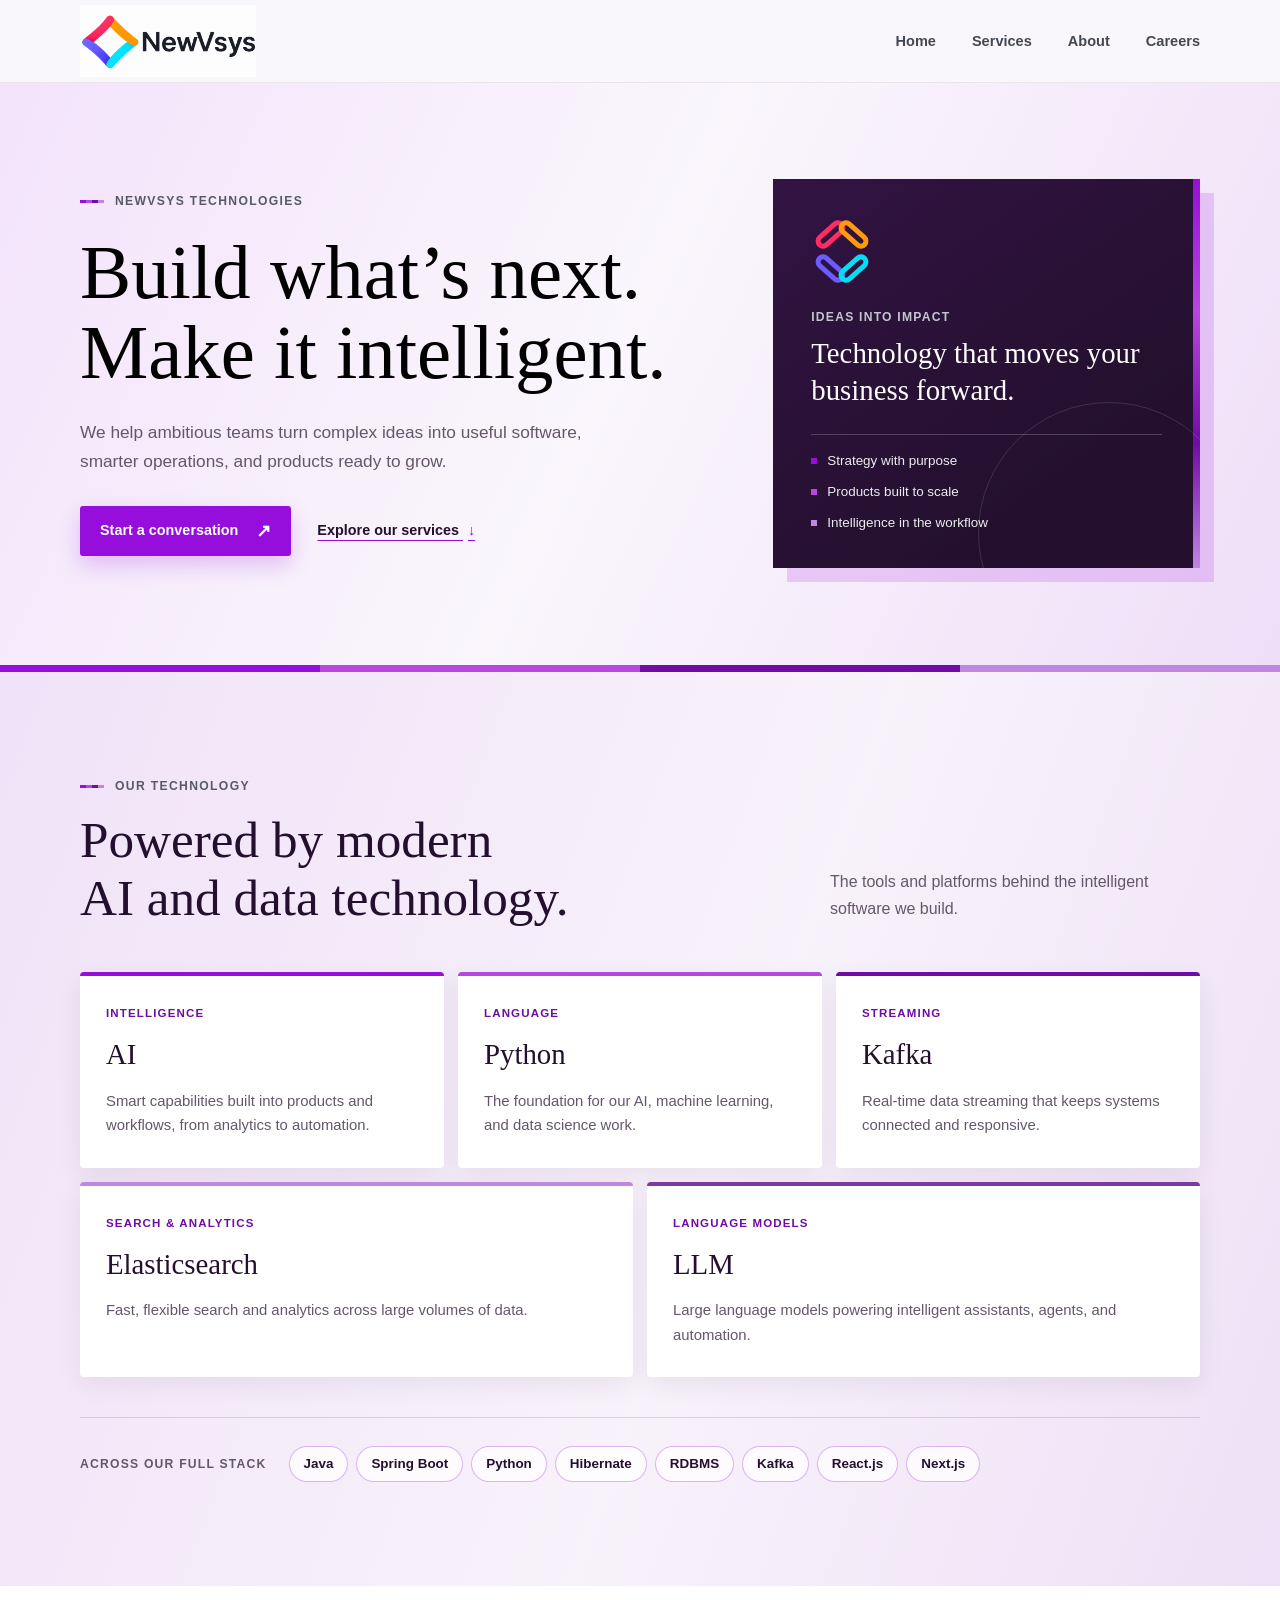
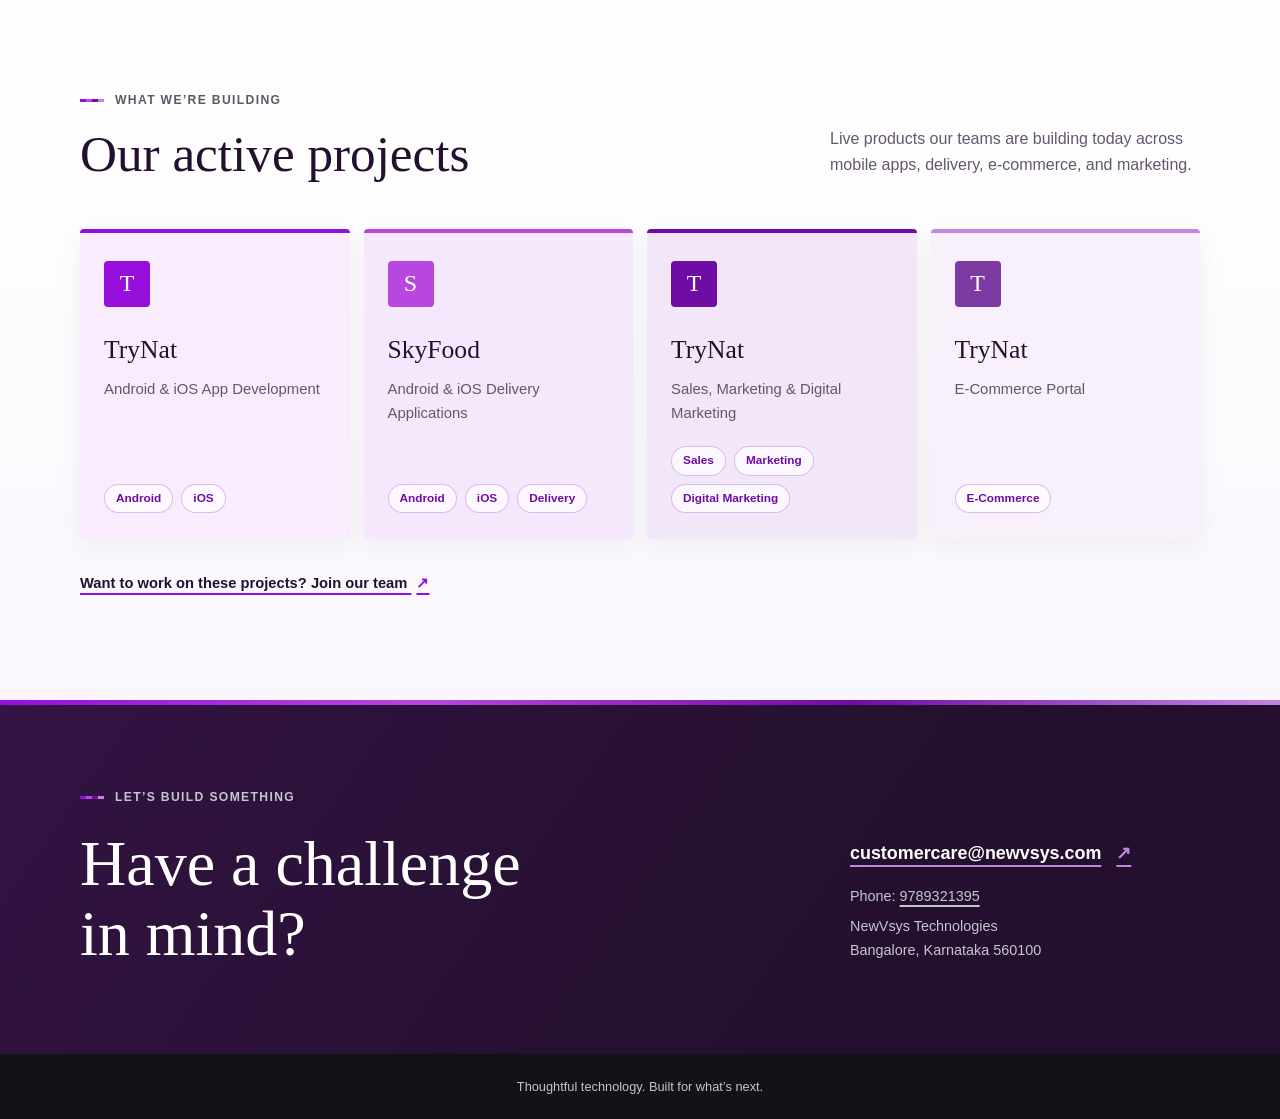
==== commit fea332cf: "mail changes" ====
--- a/index.html
+++ b/index.html
@@ -165,7 +165,7 @@
           <h2>Have a challenge<br>in mind?</h2>
         </div>
         <div class="contact-details">
-          <a class="contact-email" href="mailto:newvsys25@gmail.com">newvsys25@gmail.com <span aria-hidden="true">↗</span></a>
+          <a class="contact-email" href="mailto:customercare@newvsys.com">customercare@newvsys.com <span aria-hidden="true">↗</span></a>
           <p class="contact-phone">Phone: <a href="tel:+919789321395">9789321395</a></p>
           <p>NewVsys Technologies<br>Bangalore, Karnataka 560100</p>
         </div>
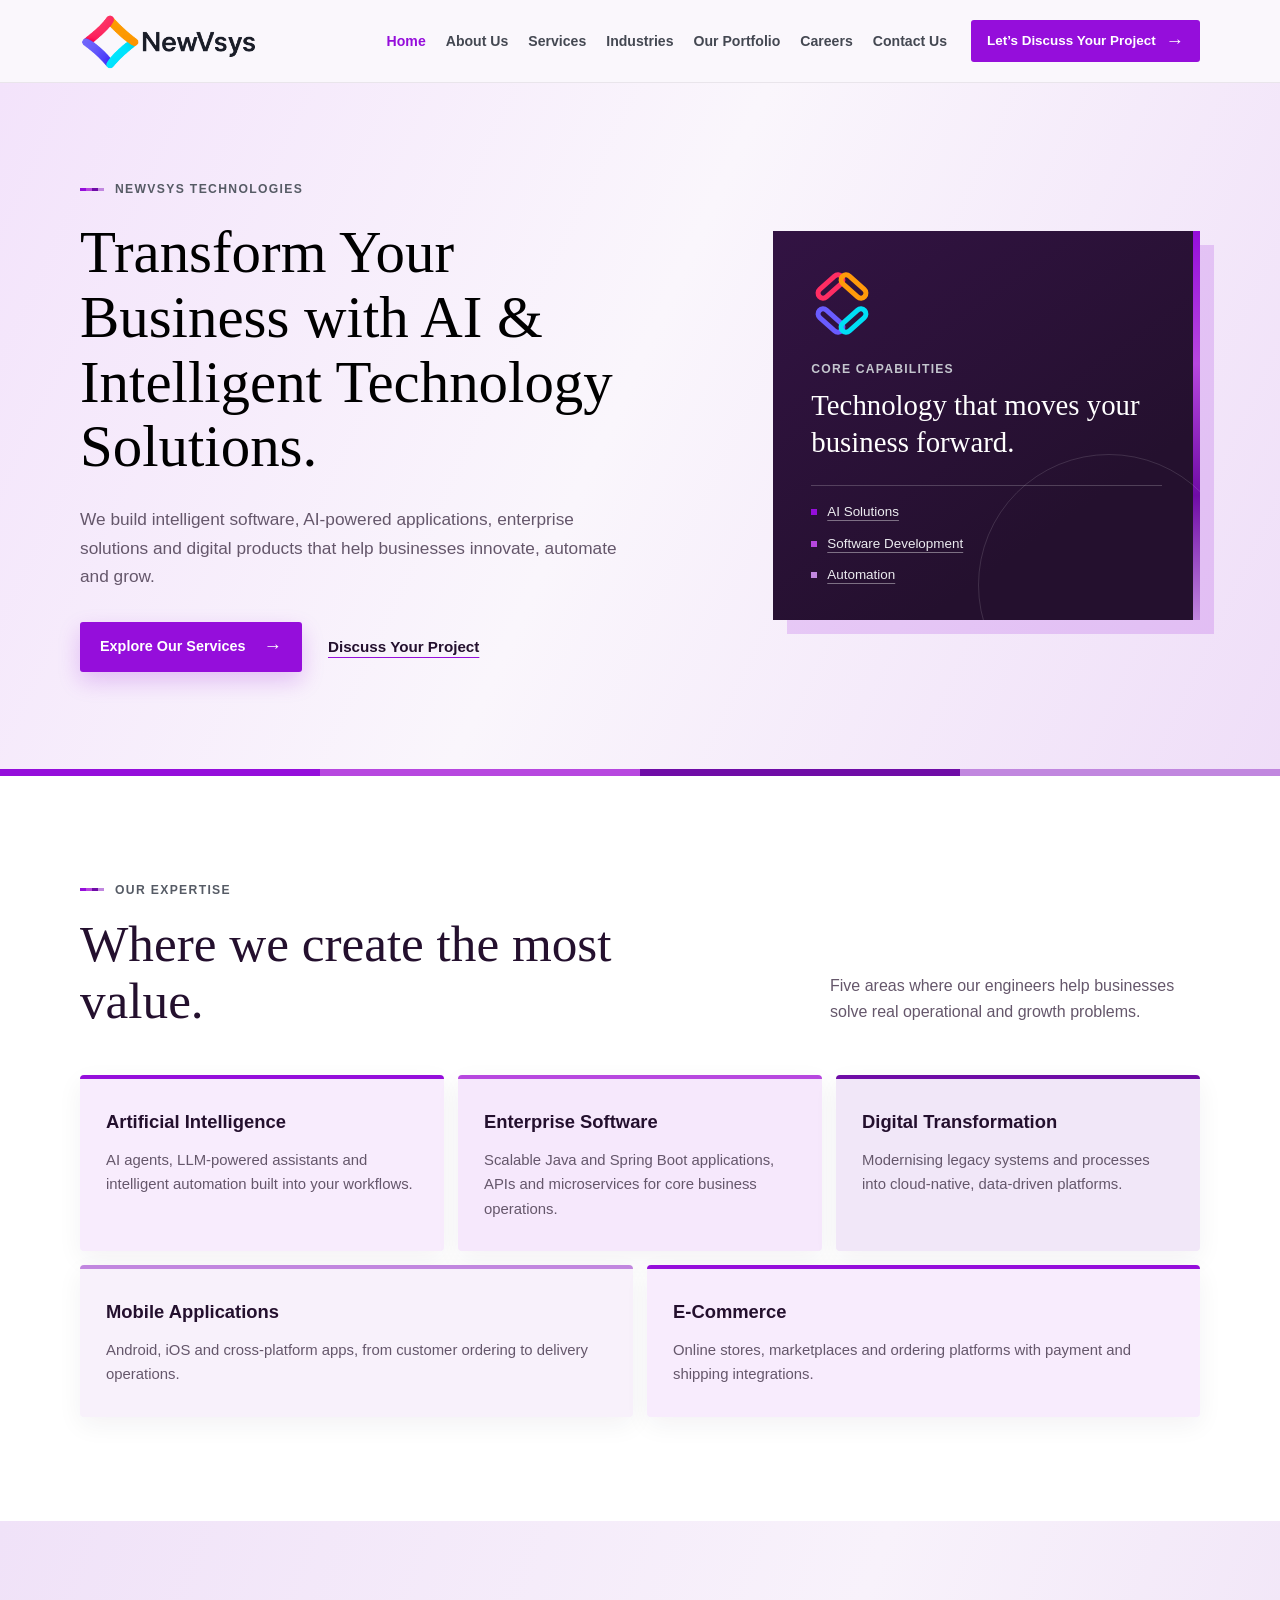
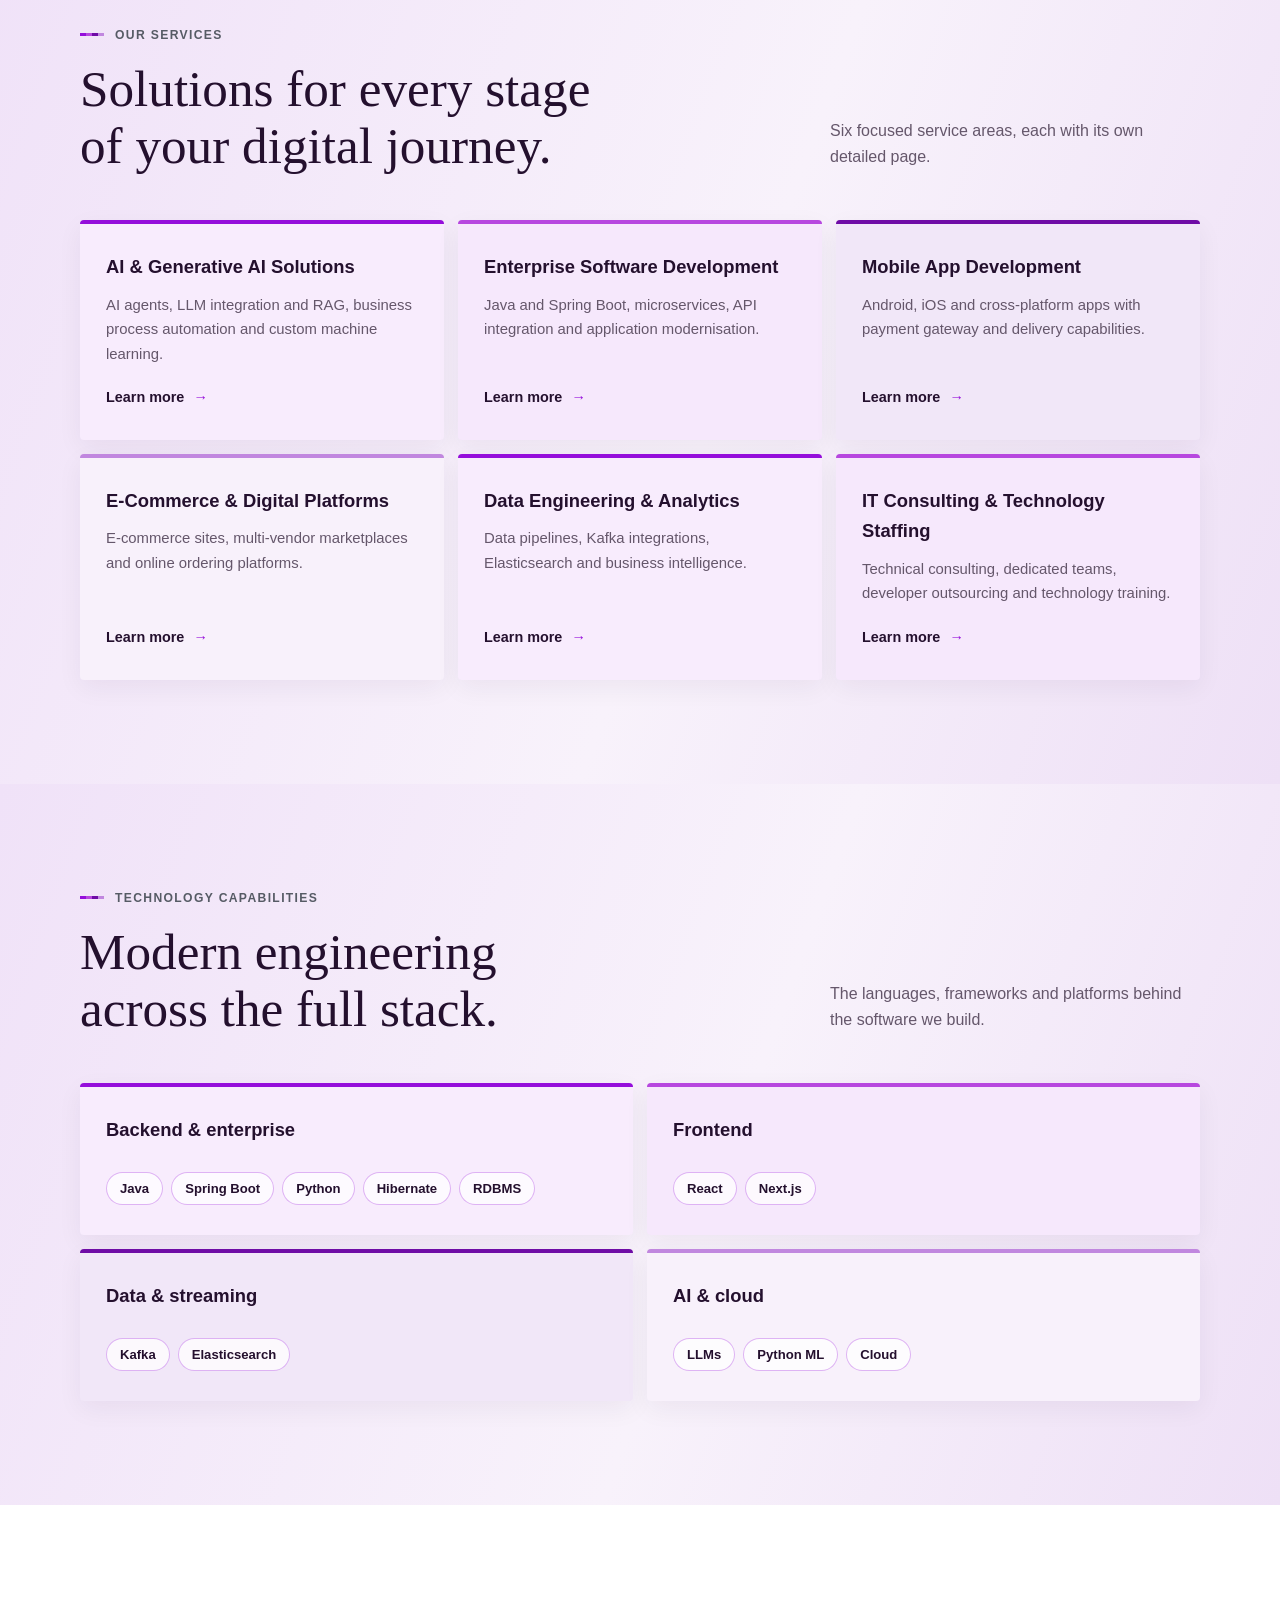
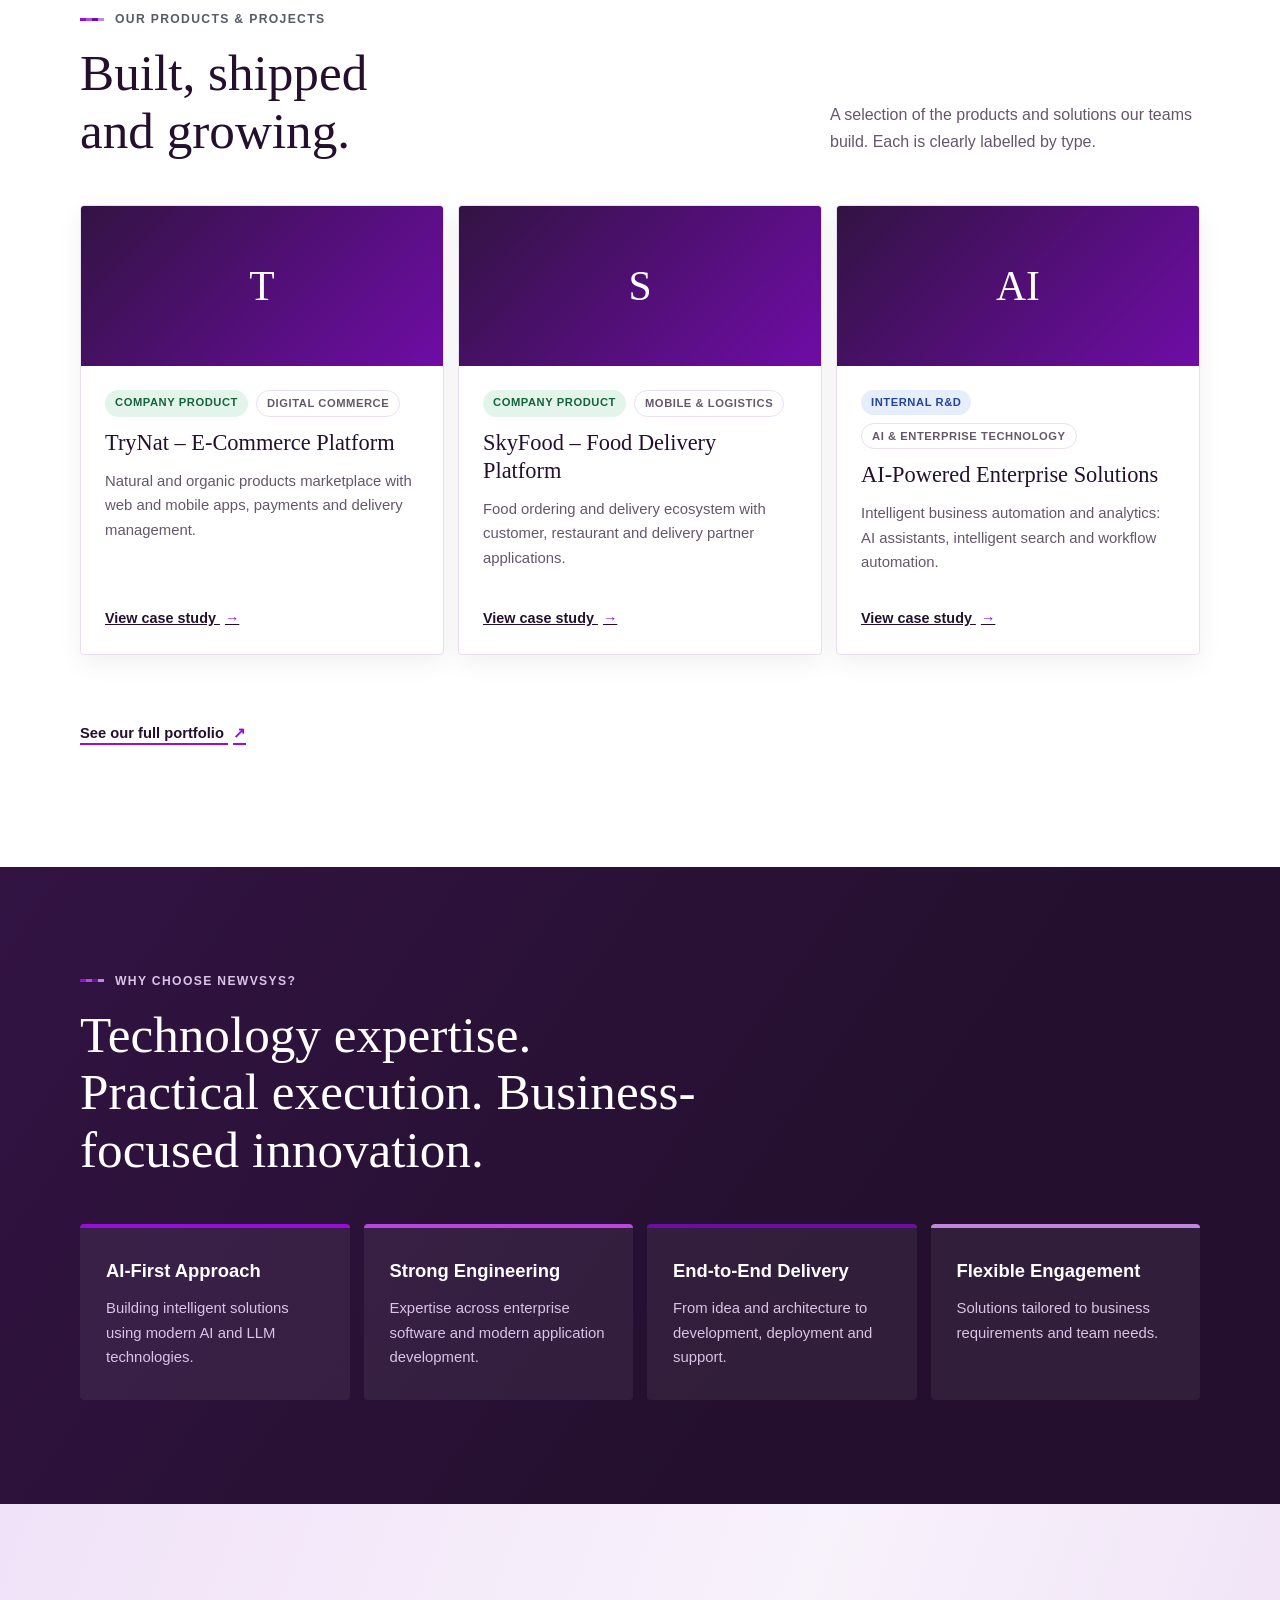
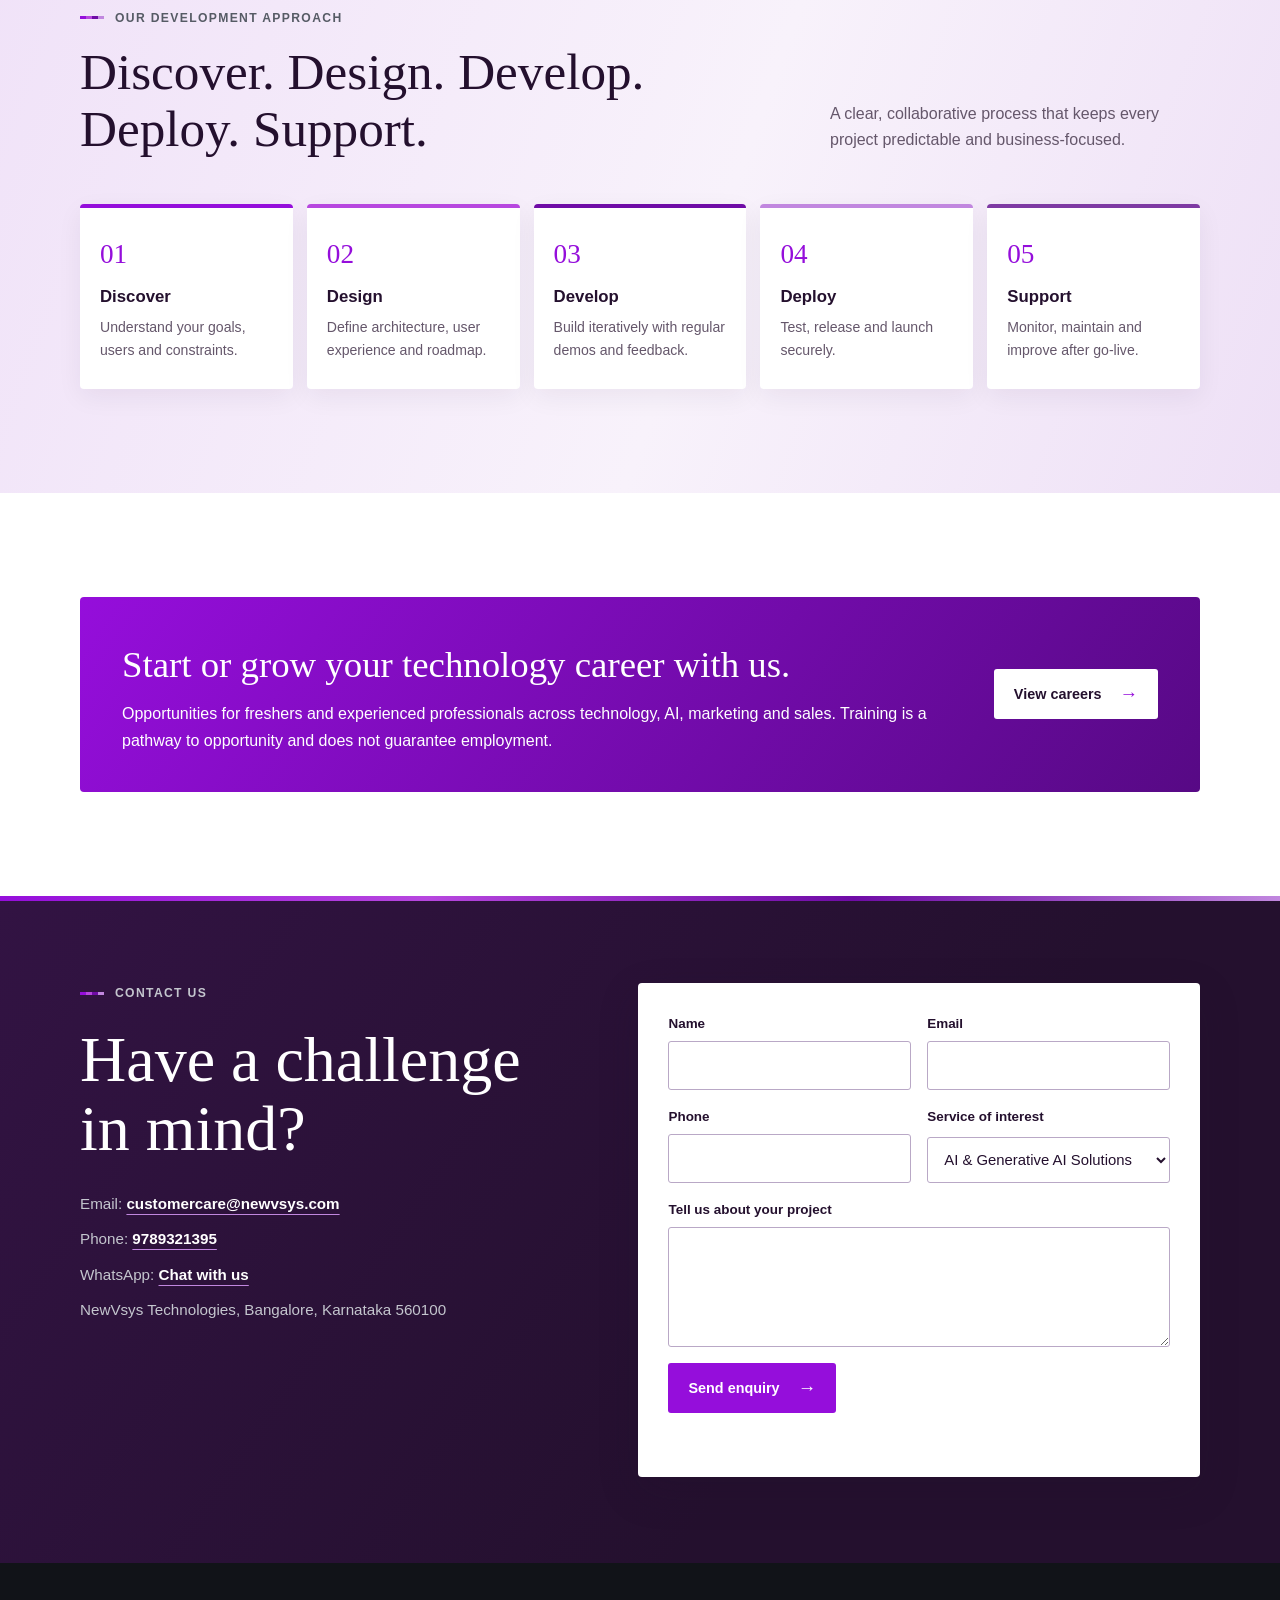
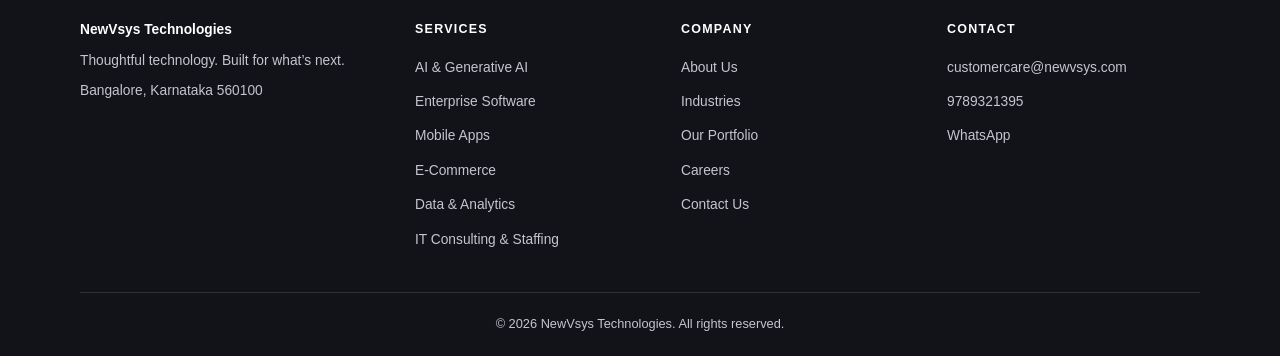
==== commit 4dc8498b: "site changes" ====
--- a/index.html
+++ b/index.html
@@ -3,182 +3,381 @@
 <head>
   <meta charset="UTF-8" />
   <meta name="viewport" content="width=device-width, initial-scale=1.0"/>
-  <title>NewVsys | Home</title>
+  <title>NewVsys Technologies | AI Development &amp; Software Development Company in India</title>
+  <meta name="description" content="NewVsys builds intelligent software, AI-powered applications, enterprise solutions and digital products that help businesses innovate, automate and grow. Based in Bangalore, India." />
+  <link rel="canonical" href="https://www.newvsys.com/" />
+  <meta property="og:type" content="website" />
+  <meta property="og:site_name" content="NewVsys Technologies" />
+  <meta property="og:title" content="NewVsys Technologies | AI &amp; Software Development Company in India" />
+  <meta property="og:description" content="Intelligent software, AI-powered applications, enterprise solutions and digital products that help businesses innovate, automate and grow." />
+  <meta property="og:url" content="https://www.newvsys.com/" />
+  <meta property="og:image" content="https://www.newvsys.com/logo.png" />
+  <meta name="theme-color" content="#950edb" />
   <link rel="stylesheet" href="styles.css" />
+  <script type="application/ld+json">
+  {
+    "@context": "https://schema.org",
+    "@type": "Organization",
+    "name": "NewVsys Technologies",
+    "url": "https://www.newvsys.com/",
+    "logo": "https://www.newvsys.com/logo.png",
+    "description": "AI, enterprise software, mobile, e-commerce and data engineering solutions company.",
+    "email": "customercare@newvsys.com",
+    "telephone": "+91-9789321395",
+    "address": {
+      "@type": "PostalAddress",
+      "addressLocality": "Bangalore",
+      "addressRegion": "Karnataka",
+      "postalCode": "560100",
+      "addressCountry": "IN"
+    }
+  }
+  </script>
 </head>
 <body>
+  <a class="skip-link" href="#main">Skip to content</a>
   <header class="navbar">
     <div class="container">
-      <a class="brand" href="#home" aria-label="NewVsys home">
+      <a class="brand" href="index.html" aria-label="NewVsys home">
         <img src="logo.png" alt="NewVsys" class="logo" />
       </a>
-      <nav aria-label="Main navigation">
+      <button class="nav-toggle" type="button" aria-expanded="false" aria-controls="site-nav" aria-label="Toggle menu"><span></span><span></span><span></span></button>
+      <nav id="site-nav" class="site-nav" aria-label="Main navigation">
         <ul class="nav-links">
-          <li><a href="#home">Home</a></li>
+          <li><a href="index.html" aria-current="page">Home</a></li>
+          <li><a href="about.html">About Us</a></li>
           <li><a href="services.html">Services</a></li>
-          <li><a href="about.html">About</a></li>
+          <li><a href="industries.html">Industries</a></li>
+          <li><a href="portfolio.html">Our Portfolio</a></li>
           <li><a href="careers.html">Careers</a></li>
+          <li><a href="contact.html">Contact Us</a></li>
         </ul>
+        <a class="btn nav-cta" href="contact.html" data-track="project_enquiry_click">Let’s Discuss Your Project <span aria-hidden="true">→</span></a>
       </nav>
     </div>
   </header>
 
-  <main>
+  <main id="main">
     <section class="hero" id="home">
       <div class="container hero-layout">
         <div class="hero-copy">
           <p class="eyebrow"><span></span> NewVsys Technologies</p>
-          <h1>Build what’s next.<br><span>Make it intelligent.</span></h1>
-          <p class="hero-intro">We help ambitious teams turn complex ideas into useful software, smarter operations, and products ready to grow.</p>
+          <h1>Transform Your Business with AI &amp; Intelligent Technology Solutions.</h1>
+          <p class="hero-intro">We build intelligent software, AI-powered applications, enterprise solutions and digital products that help businesses innovate, automate and grow.</p>
           <div class="hero-actions">
-            <a href="#contact" class="btn">Start a conversation <span aria-hidden="true">↗</span></a>
-            <a href="services.html" class="text-link">Explore our services <span aria-hidden="true">↓</span></a>
-          </div>
-        </div>
-        <div class="hero-panel" aria-label="Our approach">
+            <a href="services.html" class="btn">Explore Our Services <span aria-hidden="true">→</span></a>
+            <a href="contact.html" class="text-link" data-track="project_enquiry_click">Discuss Your Project</a>
+          </div>
+        </div>
+        <div class="hero-panel" aria-label="Core capabilities">
           <div class="orbit-mark" aria-hidden="true"><i></i><i></i><i></i><i></i></div>
-          <p class="panel-kicker">Ideas into impact</p>
+          <p class="panel-kicker">Core capabilities</p>
           <h2>Technology that moves your business forward.</h2>
           <div class="panel-rule"></div>
           <ul class="approach-list">
-            <li>Strategy with purpose</li>
-            <li>Products built to scale</li>
-            <li>Intelligence in the workflow</li>
+            <li><a href="ai-solutions.html">AI Solutions</a></li>
+            <li><a href="enterprise-software-development.html">Software Development</a></li>
+            <li><a href="ai-solutions.html#automation">Automation</a></li>
           </ul>
         </div>
       </div>
       <div class="hero-strip" aria-hidden="true"><span></span><span></span><span></span><span></span></div>
     </section>
 
+    <section class="section-pad section-white" id="expertise">
+      <div class="container">
+        <div class="section-heading">
+          <div>
+            <p class="eyebrow"><span></span> Our expertise</p>
+            <h2>Where we create the most value.</h2>
+          </div>
+          <p class="section-intro">Five areas where our engineers help businesses solve real operational and growth problems.</p>
+        </div>
+        <div class="card-grid cols-5">
+          <article class="card">
+            <h3>Artificial Intelligence</h3>
+            <p>AI agents, LLM-powered assistants and intelligent automation built into your workflows.</p>
+          </article>
+          <article class="card">
+            <h3>Enterprise Software</h3>
+            <p>Scalable Java and Spring Boot applications, APIs and microservices for core business operations.</p>
+          </article>
+          <article class="card">
+            <h3>Digital Transformation</h3>
+            <p>Modernising legacy systems and processes into cloud-native, data-driven platforms.</p>
+          </article>
+          <article class="card">
+            <h3>Mobile Applications</h3>
+            <p>Android, iOS and cross-platform apps, from customer ordering to delivery operations.</p>
+          </article>
+          <article class="card">
+            <h3>E-Commerce</h3>
+            <p>Online stores, marketplaces and ordering platforms with payment and shipping integrations.</p>
+          </article>
+        </div>
+      </div>
+    </section>
+
+    <section class="section-pad section-tint" id="services">
+      <div class="container">
+        <div class="section-heading">
+          <div>
+            <p class="eyebrow"><span></span> Our services</p>
+            <h2>Solutions for every stage<br>of your digital journey.</h2>
+          </div>
+          <p class="section-intro">Six focused service areas, each with its own detailed page.</p>
+        </div>
+        <div class="card-grid">
+          <a class="card" href="ai-solutions.html">
+            <h3>AI &amp; Generative AI Solutions</h3>
+            <p>AI agents, LLM integration and RAG, business process automation and custom machine learning.</p>
+            <span class="card-link">Learn more <span aria-hidden="true">→</span></span>
+          </a>
+          <a class="card" href="enterprise-software-development.html">
+            <h3>Enterprise Software Development</h3>
+            <p>Java and Spring Boot, microservices, API integration and application modernisation.</p>
+            <span class="card-link">Learn more <span aria-hidden="true">→</span></span>
+          </a>
+          <a class="card" href="mobile-app-development.html">
+            <h3>Mobile App Development</h3>
+            <p>Android, iOS and cross-platform apps with payment gateway and delivery capabilities.</p>
+            <span class="card-link">Learn more <span aria-hidden="true">→</span></span>
+          </a>
+          <a class="card" href="ecommerce-development.html">
+            <h3>E-Commerce &amp; Digital Platforms</h3>
+            <p>E-commerce sites, multi-vendor marketplaces and online ordering platforms.</p>
+            <span class="card-link">Learn more <span aria-hidden="true">→</span></span>
+          </a>
+          <a class="card" href="data-engineering-analytics.html">
+            <h3>Data Engineering &amp; Analytics</h3>
+            <p>Data pipelines, Kafka integrations, Elasticsearch and business intelligence.</p>
+            <span class="card-link">Learn more <span aria-hidden="true">→</span></span>
+          </a>
+          <a class="card" href="it-consulting-staffing.html">
+            <h3>IT Consulting &amp; Technology Staffing</h3>
+            <p>Technical consulting, dedicated teams, developer outsourcing and technology training.</p>
+            <span class="card-link">Learn more <span aria-hidden="true">→</span></span>
+          </a>
+        </div>
+      </div>
+    </section>
+
     <section class="tech section-pad" id="technology">
       <div class="container">
         <div class="section-heading">
           <div>
-            <p class="eyebrow"><span></span> Our technology</p>
-            <h2>Powered by modern<br>AI and data technology.</h2>
-          </div>
-          <p class="section-intro">The tools and platforms behind the intelligent software we build.</p>
-        </div>
-
-        <div class="tech-grid">
-          <article class="tech-card tech-card-1">
-            <p class="tech-label">Intelligence</p>
-            <h3>AI</h3>
-            <p>Smart capabilities built into products and workflows, from analytics to automation.</p>
-          </article>
-          <article class="tech-card tech-card-2">
-            <p class="tech-label">Language</p>
-            <h3>Python</h3>
-            <p>The foundation for our AI, machine learning, and data science work.</p>
-          </article>
-          <article class="tech-card tech-card-3">
-            <p class="tech-label">Streaming</p>
-            <h3>Kafka</h3>
-            <p>Real-time data streaming that keeps systems connected and responsive.</p>
-          </article>
-          <article class="tech-card tech-card-4">
-            <p class="tech-label">Search &amp; analytics</p>
-            <h3>Elasticsearch</h3>
-            <p>Fast, flexible search and analytics across large volumes of data.</p>
-          </article>
-          <article class="tech-card tech-card-5">
-            <p class="tech-label">Language models</p>
-            <h3>LLM</h3>
-            <p>Large language models powering intelligent assistants, agents, and automation.</p>
-          </article>
-        </div>
-
-        <div class="tech-stack">
-          <p>Across our full stack</p>
-          <ul>
-            <li>Java</li>
-            <li>Spring Boot</li>
-            <li>Python</li>
-            <li>Hibernate</li>
-            <li>RDBMS</li>
-            <li>Kafka</li>
-            <li>React.js</li>
-            <li>Next.js</li>
-          </ul>
-        </div>
-      </div>
-    </section>
-
-    <section class="projects section-pad" id="projects">
-      <div class="container">
-        <div class="section-heading">
-          <div>
-            <p class="eyebrow"><span></span> What we’re building</p>
-            <h2>Our active projects</h2>
-          </div>
-          <p class="section-intro">Live products our teams are building today across mobile apps, delivery, e-commerce, and marketing.</p>
-        </div>
-
-        <div class="project-grid">
-          <article class="project-card project-card-1">
-            <span class="project-mark" aria-hidden="true">T</span>
-            <h3>TryNat</h3>
-            <p>Android &amp; iOS App Development</p>
-            <ul class="project-tags">
-              <li>Android</li>
-              <li>iOS</li>
-            </ul>
-          </article>
-          <article class="project-card project-card-2">
-            <span class="project-mark" aria-hidden="true">S</span>
-            <h3>SkyFood</h3>
-            <p>Android &amp; iOS Delivery Applications</p>
-            <ul class="project-tags">
-              <li>Android</li>
-              <li>iOS</li>
-              <li>Delivery</li>
-            </ul>
-          </article>
-          <article class="project-card project-card-3">
-            <span class="project-mark" aria-hidden="true">T</span>
-            <h3>TryNat</h3>
-            <p>Sales, Marketing &amp; Digital Marketing</p>
-            <ul class="project-tags">
-              <li>Sales</li>
-              <li>Marketing</li>
-              <li>Digital Marketing</li>
-            </ul>
-          </article>
-          <article class="project-card project-card-4">
-            <span class="project-mark" aria-hidden="true">T</span>
-            <h3>TryNat</h3>
-            <p>E-Commerce Portal</p>
-            <ul class="project-tags">
-              <li>E-Commerce</li>
-            </ul>
-          </article>
-        </div>
-
-        <a class="projects-link" href="careers.html">Want to work on these projects? Join our team <span aria-hidden="true">↗</span></a>
+            <p class="eyebrow"><span></span> Technology capabilities</p>
+            <h2>Modern engineering<br>across the full stack.</h2>
+          </div>
+          <p class="section-intro">The languages, frameworks and platforms behind the software we build.</p>
+        </div>
+
+        <div class="card-grid cols-2">
+          <article class="card">
+            <h3>Backend &amp; enterprise</h3>
+            <ul class="chips"><li>Java</li><li>Spring Boot</li><li>Python</li><li>Hibernate</li><li>RDBMS</li></ul>
+          </article>
+          <article class="card">
+            <h3>Frontend</h3>
+            <ul class="chips"><li>React</li><li>Next.js</li></ul>
+          </article>
+          <article class="card">
+            <h3>Data &amp; streaming</h3>
+            <ul class="chips"><li>Kafka</li><li>Elasticsearch</li></ul>
+          </article>
+          <article class="card">
+            <h3>AI &amp; cloud</h3>
+            <ul class="chips"><li>LLMs</li><li>Python ML</li><li>Cloud</li></ul>
+          </article>
+        </div>
+      </div>
+    </section>
+
+    <section class="section-pad section-white" id="projects">
+      <div class="container">
+        <div class="section-heading">
+          <div>
+            <p class="eyebrow"><span></span> Our products &amp; projects</p>
+            <h2>Built, shipped<br>and growing.</h2>
+          </div>
+          <p class="section-intro">A selection of the products and solutions our teams build. Each is clearly labelled by type.</p>
+        </div>
+
+        <div class="card-grid">
+          <article class="portfolio-card">
+            <div class="portfolio-media" aria-hidden="true">T</div>
+            <div class="portfolio-body">
+              <div class="badge-row"><span class="badge badge-product">Company product</span><span class="badge badge-category">Digital Commerce</span></div>
+              <h3>TryNat – E-Commerce Platform</h3>
+              <p>Natural and organic products marketplace with web and mobile apps, payments and delivery management.</p>
+              <a class="card-link" href="portfolio.html#trynat">View case study <span aria-hidden="true">→</span></a>
+            </div>
+          </article>
+          <article class="portfolio-card">
+            <div class="portfolio-media" aria-hidden="true">S</div>
+            <div class="portfolio-body">
+              <div class="badge-row"><span class="badge badge-product">Company product</span><span class="badge badge-category">Mobile &amp; Logistics</span></div>
+              <h3>SkyFood – Food Delivery Platform</h3>
+              <p>Food ordering and delivery ecosystem with customer, restaurant and delivery partner applications.</p>
+              <a class="card-link" href="portfolio.html#skyfood">View case study <span aria-hidden="true">→</span></a>
+            </div>
+          </article>
+          <article class="portfolio-card">
+            <div class="portfolio-media" aria-hidden="true">AI</div>
+            <div class="portfolio-body">
+              <div class="badge-row"><span class="badge badge-internal">Internal R&amp;D</span><span class="badge badge-category">AI &amp; Enterprise Technology</span></div>
+              <h3>AI-Powered Enterprise Solutions</h3>
+              <p>Intelligent business automation and analytics: AI assistants, intelligent search and workflow automation.</p>
+              <a class="card-link" href="portfolio.html#ai-enterprise">View case study <span aria-hidden="true">→</span></a>
+            </div>
+          </article>
+        </div>
+        <p class="section-actions"><a class="projects-link" href="portfolio.html">See our full portfolio <span aria-hidden="true">↗</span></a></p>
+      </div>
+    </section>
+
+    <section class="section-pad section-dark" id="why-newvsys">
+      <div class="container">
+        <div class="section-heading">
+          <div>
+            <p class="eyebrow"><span></span> Why choose NewVsys?</p>
+            <h2>Technology expertise. Practical execution. Business-focused innovation.</h2>
+          </div>
+        </div>
+        <div class="card-grid cols-4">
+          <article class="card">
+            <h3>AI-First Approach</h3>
+            <p>Building intelligent solutions using modern AI and LLM technologies.</p>
+          </article>
+          <article class="card">
+            <h3>Strong Engineering</h3>
+            <p>Expertise across enterprise software and modern application development.</p>
+          </article>
+          <article class="card">
+            <h3>End-to-End Delivery</h3>
+            <p>From idea and architecture to development, deployment and support.</p>
+          </article>
+          <article class="card">
+            <h3>Flexible Engagement</h3>
+            <p>Solutions tailored to business requirements and team needs.</p>
+          </article>
+        </div>
+      </div>
+    </section>
+
+    <section class="section-pad section-tint" id="approach">
+      <div class="container">
+        <div class="section-heading">
+          <div>
+            <p class="eyebrow"><span></span> Our development approach</p>
+            <h2>Discover. Design. Develop.<br>Deploy. Support.</h2>
+          </div>
+          <p class="section-intro">A clear, collaborative process that keeps every project predictable and business-focused.</p>
+        </div>
+        <ol class="steps">
+          <li><h3>Discover</h3><p>Understand your goals, users and constraints.</p></li>
+          <li><h3>Design</h3><p>Define architecture, user experience and roadmap.</p></li>
+          <li><h3>Develop</h3><p>Build iteratively with regular demos and feedback.</p></li>
+          <li><h3>Deploy</h3><p>Test, release and launch securely.</p></li>
+          <li><h3>Support</h3><p>Monitor, maintain and improve after go-live.</p></li>
+        </ol>
+      </div>
+    </section>
+
+    <section class="section-pad section-white" id="careers-training">
+      <div class="container">
+        <div class="cta-band">
+          <div>
+            <h2>Start or grow your technology career with us.</h2>
+            <p>Opportunities for freshers and experienced professionals across technology, AI, marketing and sales. Training is a pathway to opportunity and does not guarantee employment.</p>
+          </div>
+          <a class="btn" href="careers.html">View careers <span aria-hidden="true">→</span></a>
+        </div>
       </div>
     </section>
 
     <section class="contact" id="contact">
       <div class="container contact-layout">
         <div>
-          <p class="eyebrow"><span></span> Let’s build something</p>
+          <p class="eyebrow"><span></span> Contact us</p>
           <h2>Have a challenge<br>in mind?</h2>
-        </div>
-        <div class="contact-details">
-          <a class="contact-email" href="mailto:customercare@newvsys.com">customercare@newvsys.com <span aria-hidden="true">↗</span></a>
-          <p class="contact-phone">Phone: <a href="tel:+919789321395">9789321395</a></p>
-          <p>NewVsys Technologies<br>Bangalore, Karnataka 560100</p>
-        </div>
+          <ul class="contact-lines">
+            <li>Email: <a href="mailto:customercare@newvsys.com">customercare@newvsys.com</a></li>
+            <li>Phone: <a href="tel:+919789321395">9789321395</a></li>
+            <li>WhatsApp: <a href="https://wa.me/919789321395" rel="noopener">Chat with us</a></li>
+            <li>NewVsys Technologies, Bangalore, Karnataka 560100</li>
+          </ul>
+        </div>
+
+        <!-- Replace REPLACE_FORM_ID with a real form endpoint (e.g. Formspree) to receive submissions; until then the form opens the visitor's email client. -->
+        <form class="form" data-form="project_enquiry" data-subject="Project enquiry from newvsys.com" action="https://formspree.io/f/REPLACE_FORM_ID" method="post">
+          <div class="form-row">
+            <div class="field"><label for="h-name">Name</label><input id="h-name" name="name" type="text" autocomplete="name" required /></div>
+            <div class="field"><label for="h-email">Email</label><input id="h-email" name="email" type="email" autocomplete="email" required /></div>
+          </div>
+          <div class="form-row">
+            <div class="field"><label for="h-phone">Phone</label><input id="h-phone" name="phone" type="tel" autocomplete="tel" /></div>
+            <div class="field">
+              <label for="h-service">Service of interest</label>
+              <select id="h-service" name="service">
+                <option>AI &amp; Generative AI Solutions</option>
+                <option>Enterprise Software Development</option>
+                <option>Mobile App Development</option>
+                <option>E-Commerce &amp; Digital Platforms</option>
+                <option>Data Engineering &amp; Analytics</option>
+                <option>IT Consulting &amp; Technology Staffing</option>
+                <option>Not sure yet</option>
+              </select>
+            </div>
+          </div>
+          <div class="field"><label for="h-message">Tell us about your project</label><textarea id="h-message" name="message" required></textarea></div>
+          <div class="hp" aria-hidden="true"><label>Leave empty <input type="text" name="_gotcha" tabindex="-1" autocomplete="off" /></label></div>
+          <button class="btn" type="submit">Send enquiry <span aria-hidden="true">→</span></button>
+          <p class="form-status" role="status" aria-live="polite"></p>
+        </form>
       </div>
     </section>
   </main>
+
   <footer class="footer">
-    <div class="container footer-inner">
-      <p>Thoughtful technology. Built for what’s next.</p>
+    <div class="container footer-grid">
+      <div>
+        <p class="footer-brand">NewVsys Technologies</p>
+        <p>Thoughtful technology. Built for what’s next.</p>
+        <p>Bangalore, Karnataka 560100</p>
+      </div>
+      <div>
+        <h2>Services</h2>
+        <ul>
+          <li><a href="ai-solutions.html">AI &amp; Generative AI</a></li>
+          <li><a href="enterprise-software-development.html">Enterprise Software</a></li>
+          <li><a href="mobile-app-development.html">Mobile Apps</a></li>
+          <li><a href="ecommerce-development.html">E-Commerce</a></li>
+          <li><a href="data-engineering-analytics.html">Data &amp; Analytics</a></li>
+          <li><a href="it-consulting-staffing.html">IT Consulting &amp; Staffing</a></li>
+        </ul>
+      </div>
+      <div>
+        <h2>Company</h2>
+        <ul>
+          <li><a href="about.html">About Us</a></li>
+          <li><a href="industries.html">Industries</a></li>
+          <li><a href="portfolio.html">Our Portfolio</a></li>
+          <li><a href="careers.html">Careers</a></li>
+          <li><a href="contact.html">Contact Us</a></li>
+        </ul>
+      </div>
+      <div>
+        <h2>Contact</h2>
+        <ul>
+          <li><a href="mailto:customercare@newvsys.com">customercare@newvsys.com</a></li>
+          <li><a href="tel:+919789321395">9789321395</a></li>
+          <li><a href="https://wa.me/919789321395" rel="noopener">WhatsApp</a></li>
+        </ul>
+      </div>
     </div>
+    <div class="container footer-bottom"><p>© 2026 NewVsys Technologies. All rights reserved.</p></div>
   </footer>
+  <script src="script.js" defer></script>
 </body>
 </html>
-
-
-
--- a/styles.css
+++ b/styles.css
@@ -1483,3 +1483,968 @@
     padding: 30px 24px;
   }
 }
+
+/* ===== Site-wide additions: navigation, layout, components ===== */
+:focus-visible {
+  outline: 3px solid var(--blue);
+  outline-offset: 3px;
+}
+
+.skip-link {
+  position: absolute;
+  z-index: 100;
+  top: 8px;
+  left: -9999px;
+  padding: 10px 16px;
+  background: var(--ink);
+  color: var(--white);
+}
+
+.skip-link:focus {
+  left: 8px;
+}
+
+.site-nav {
+  display: flex;
+  align-items: center;
+  gap: 24px;
+}
+
+.nav-links {
+  gap: 20px;
+}
+
+.nav-links a {
+  font-size: 0.88rem;
+  white-space: nowrap;
+}
+
+.btn.nav-cta {
+  min-height: 42px;
+  gap: 10px;
+  padding: 0 16px;
+  background: var(--coral);
+  font-size: 0.84rem;
+  white-space: nowrap;
+}
+
+.btn.nav-cta:hover {
+  background: #780bb0;
+}
+
+.btn.nav-cta span {
+  color: var(--white);
+}
+
+.nav-toggle {
+  display: none;
+  width: 44px;
+  height: 44px;
+  flex-direction: column;
+  align-items: center;
+  justify-content: center;
+  gap: 5px;
+  border: 1px solid var(--line);
+  border-radius: 4px;
+  background: var(--white);
+  cursor: pointer;
+}
+
+.nav-toggle span {
+  width: 20px;
+  height: 2px;
+  background: var(--ink);
+}
+
+@media (max-width: 1120px) {
+  .navbar .container {
+    flex-direction: row;
+    flex-wrap: wrap;
+    align-items: center;
+    min-height: 72px;
+    padding: 0;
+    gap: 16px;
+  }
+
+  .nav-toggle {
+    display: inline-flex;
+  }
+
+  .site-nav {
+    display: none;
+    flex-basis: 100%;
+    flex-direction: column;
+    align-items: stretch;
+    gap: 16px;
+    padding: 4px 0 22px;
+  }
+
+  .site-nav.is-open {
+    display: flex;
+  }
+
+  .site-nav .nav-links {
+    width: 100%;
+    flex-direction: column;
+    align-items: flex-start;
+    justify-content: flex-start;
+    gap: 2px;
+  }
+
+  .nav-links a {
+    display: block;
+    padding: 10px 0;
+    font-size: 1rem;
+  }
+
+  .nav-links a::after {
+    display: none;
+  }
+
+  .btn.nav-cta {
+    justify-content: space-between;
+  }
+}
+
+/* Hero (home) */
+.hero h1 {
+  max-width: 700px;
+  font-size: clamp(2.3rem, 4.6vw, 3.8rem);
+  line-height: 1.1;
+}
+
+.hero-intro {
+  max-width: 560px;
+}
+
+.hero-panel .approach-list a {
+  color: #ececf0;
+  text-decoration-color: rgba(255, 255, 255, 0.4);
+  text-underline-offset: 4px;
+}
+
+.hero-panel .approach-list a:hover {
+  color: var(--white);
+}
+
+.hero .text-link {
+  font-size: 0.95rem;
+}
+
+@media (max-width: 760px) {
+  .hero h1 {
+    font-size: clamp(2.1rem, 8vw, 3rem);
+  }
+}
+
+/* Inner page header */
+.page-hero {
+  padding: 72px 0 80px;
+  background: linear-gradient(115deg, #f3e3fb 0%, #faf6fc 48%, #efdef8 100%);
+  border-bottom: 1px solid var(--line);
+}
+
+.page-hero h1 {
+  max-width: 800px;
+  margin: 0;
+  font-size: clamp(2.1rem, 4vw, 3.3rem);
+  line-height: 1.12;
+}
+
+.page-hero .lead {
+  max-width: 680px;
+  margin: 20px 0 28px;
+  color: var(--muted);
+  font-size: 1.06rem;
+}
+
+.breadcrumb {
+  margin: 0 0 18px;
+  color: var(--muted);
+  font-size: 0.82rem;
+}
+
+.breadcrumb a {
+  color: var(--blue);
+}
+
+/* Section backgrounds */
+.section-white { background: var(--white); }
+.section-paper { background: var(--paper); }
+
+.section-tint {
+  background: linear-gradient(110deg, #f0e2f8 0%, #f8f2fb 56%, #eee0f6 100%);
+}
+
+.section-dark {
+  background: linear-gradient(125deg, #321343, #24102e 65%);
+  color: var(--white);
+}
+
+.section-dark .eyebrow,
+.section-dark .section-intro {
+  color: #d9c3e6;
+}
+
+.section-dark h2 {
+  color: var(--white);
+}
+
+.section-pad-sm {
+  padding: 72px 0;
+}
+
+/* Generic cards */
+.card-grid {
+  display: grid;
+  grid-template-columns: repeat(3, minmax(0, 1fr));
+  gap: 14px;
+}
+
+.card-grid.cols-2 { grid-template-columns: repeat(2, minmax(0, 1fr)); }
+.card-grid.cols-4 { grid-template-columns: repeat(4, minmax(0, 1fr)); }
+
+.card-grid.cols-5 { grid-template-columns: repeat(6, minmax(0, 1fr)); }
+.card-grid.cols-5 > .card { grid-column: span 2; }
+.card-grid.cols-5 > .card:nth-child(n + 4) { grid-column: span 3; }
+
+.card {
+  position: relative;
+  display: flex;
+  flex-direction: column;
+  padding: 28px 26px 30px;
+  border-top: 4px solid var(--coral);
+  border-radius: 4px;
+  background: #f8ecfd;
+  box-shadow: 0 8px 26px rgba(36, 16, 46, 0.055);
+  color: var(--ink);
+  text-align: left;
+  text-decoration: none;
+  transition: box-shadow 180ms ease, transform 180ms ease;
+}
+
+.card:nth-child(4n + 2) { border-top-color: var(--orange); background: #f6e8fc; }
+.card:nth-child(4n + 3) { border-top-color: var(--blue); background: #f1e7f8; }
+.card:nth-child(4n + 4) { border-top-color: var(--cyan); background: #f8f1fb; }
+
+a.card:hover {
+  transform: translateY(-4px);
+  box-shadow: 0 14px 30px rgba(36, 16, 46, 0.1);
+}
+
+.card h3 {
+  margin: 0 0 10px;
+  font-family: var(--display);
+  font-size: 1.15rem;
+}
+
+.card p {
+  margin: 0;
+  color: var(--muted);
+  font-size: 0.93rem;
+}
+
+.card .career-list {
+  margin-top: 14px;
+}
+
+.card-link {
+  margin-top: auto;
+  padding-top: 20px;
+  color: var(--ink);
+  font-size: 0.9rem;
+  font-weight: 650;
+}
+
+.card-link span {
+  margin-left: 5px;
+  color: var(--coral);
+}
+
+.section-dark .card {
+  border-top-color: var(--coral);
+  background: rgba(255, 255, 255, 0.06);
+  box-shadow: none;
+  color: var(--white);
+}
+
+.section-dark .card:nth-child(4n + 2) { border-top-color: var(--orange); }
+.section-dark .card:nth-child(4n + 3) { border-top-color: var(--blue); }
+.section-dark .card:nth-child(4n + 4) { border-top-color: var(--cyan); }
+
+.section-dark .card p {
+  color: #d9c3e6;
+}
+
+.chips {
+  display: flex;
+  flex-wrap: wrap;
+  gap: 8px;
+  margin: 16px 0 0;
+  padding: 0;
+  list-style: none;
+}
+
+.chips li {
+  padding: 5px 13px;
+  border: 1px solid rgba(149, 14, 219, 0.3);
+  border-radius: 999px;
+  background: rgba(255, 255, 255, 0.75);
+  color: var(--ink);
+  font-size: 0.82rem;
+  font-weight: 600;
+}
+
+.section-actions {
+  margin-top: 34px;
+}
+
+/* Process steps */
+.steps {
+  display: grid;
+  grid-template-columns: repeat(5, minmax(0, 1fr));
+  gap: 14px;
+  margin: 0;
+  padding: 0;
+  list-style: none;
+  counter-reset: step;
+}
+
+.steps li {
+  padding: 24px 20px 26px;
+  border-top: 4px solid var(--coral);
+  border-radius: 4px;
+  background: var(--white);
+  box-shadow: 0 8px 26px rgba(36, 16, 46, 0.06);
+  counter-increment: step;
+  text-align: left;
+}
+
+.steps li:nth-child(2) { border-top-color: var(--orange); }
+.steps li:nth-child(3) { border-top-color: var(--blue); }
+.steps li:nth-child(4) { border-top-color: var(--cyan); }
+.steps li:nth-child(5) { border-top-color: #7e3aa3; }
+
+.steps li::before {
+  display: block;
+  margin-bottom: 6px;
+  color: var(--coral);
+  font-family: Georgia, "Times New Roman", serif;
+  font-size: 1.7rem;
+  content: counter(step, decimal-leading-zero);
+}
+
+.steps h3 {
+  margin: 0 0 6px;
+  font-family: var(--display);
+  font-size: 1.05rem;
+}
+
+.steps p {
+  margin: 0;
+  color: var(--muted);
+  font-size: 0.88rem;
+}
+
+/* Badges */
+.badge-row {
+  display: flex;
+  flex-wrap: wrap;
+  gap: 8px;
+}
+
+.badge {
+  padding: 3px 10px;
+  border-radius: 999px;
+  background: #f1e7f8;
+  color: var(--blue);
+  font-size: 0.7rem;
+  font-weight: 700;
+  letter-spacing: 0.05em;
+  text-transform: uppercase;
+}
+
+.badge-product { background: #e3f5ea; color: #17623a; }
+.badge-client { background: #fff0dc; color: #84470a; }
+.badge-internal { background: #e6edfb; color: #26459a; }
+
+.badge-category {
+  border: 1px solid var(--line);
+  background: var(--white);
+  color: var(--muted);
+}
+
+/* Portfolio */
+.portfolio-card {
+  display: flex;
+  flex-direction: column;
+  overflow: hidden;
+  border: 1px solid var(--line);
+  border-radius: 4px;
+  background: var(--white);
+  box-shadow: 0 8px 26px rgba(36, 16, 46, 0.06);
+  text-align: left;
+}
+
+.portfolio-media {
+  display: grid;
+  min-height: 160px;
+  place-items: center;
+  background: linear-gradient(135deg, #321343, #6f0ca6);
+  color: var(--white);
+  font-family: Georgia, "Times New Roman", serif;
+  font-size: 2.6rem;
+}
+
+.portfolio-body {
+  display: flex;
+  flex: 1;
+  flex-direction: column;
+  gap: 12px;
+  padding: 24px;
+}
+
+.portfolio-body h3 {
+  margin: 0;
+  font-family: Georgia, "Times New Roman", serif;
+  font-size: 1.4rem;
+  font-weight: 500;
+  line-height: 1.25;
+}
+
+.portfolio-body p {
+  margin: 0;
+  color: var(--muted);
+  font-size: 0.93rem;
+}
+
+.portfolio-body .career-list {
+  margin-top: 2px;
+}
+
+.portfolio-body .card-link {
+  margin-top: auto;
+}
+
+.case {
+  display: grid;
+  grid-template-columns: 0.8fr 1.2fr;
+  gap: 48px;
+  padding: 56px 0;
+  border-top: 1px solid var(--line);
+  scroll-margin-top: 88px;
+}
+
+.case:first-of-type {
+  border-top: 0;
+}
+
+.case-head h2 {
+  margin: 18px 0 8px;
+  font-family: Georgia, "Times New Roman", serif;
+  font-size: clamp(1.8rem, 3vw, 2.4rem);
+  font-weight: 500;
+  line-height: 1.15;
+}
+
+.case-head > p {
+  margin: 0;
+  color: var(--muted);
+}
+
+.case-head .portfolio-media {
+  min-height: 200px;
+  border-radius: 4px;
+}
+
+.case-body {
+  display: grid;
+  gap: 24px;
+  text-align: left;
+}
+
+.case-body h3 {
+  margin: 0 0 6px;
+  color: var(--blue);
+  font-size: 0.76rem;
+  letter-spacing: 0.1em;
+  text-transform: uppercase;
+}
+
+.case-body p {
+  margin: 0;
+  color: var(--ink);
+}
+
+.media-placeholder {
+  display: grid;
+  min-height: 120px;
+  place-items: center;
+  padding: 16px;
+  border: 2px dashed #cdbfd8;
+  border-radius: 4px;
+  background: var(--paper);
+  color: var(--muted);
+  font-size: 0.88rem;
+  text-align: center;
+}
+
+.legend {
+  display: grid;
+  grid-template-columns: repeat(3, minmax(0, 1fr));
+  gap: 14px;
+  margin: 0;
+  padding: 0;
+  list-style: none;
+}
+
+.legend li {
+  padding: 18px 20px;
+  border: 1px solid var(--line);
+  border-radius: 4px;
+  background: var(--white);
+  color: var(--muted);
+  font-size: 0.9rem;
+  text-align: left;
+}
+
+.legend .badge {
+  display: inline-block;
+  margin-bottom: 8px;
+}
+
+/* Callouts, accordions */
+.notice {
+  margin: 0 0 28px;
+  padding: 18px 22px;
+  border-left: 4px solid var(--orange);
+  border-radius: 4px;
+  background: var(--white);
+  box-shadow: 0 8px 26px rgba(36, 16, 46, 0.055);
+  color: var(--ink);
+  font-size: 0.93rem;
+  text-align: left;
+}
+
+.accordion {
+  display: grid;
+  gap: 10px;
+}
+
+.accordion details {
+  border: 1px solid var(--line);
+  border-radius: 4px;
+  background: var(--white);
+  text-align: left;
+}
+
+.accordion summary {
+  padding: 16px 20px;
+  cursor: pointer;
+  font-weight: 650;
+}
+
+.accordion .accordion-body {
+  padding: 0 20px 20px;
+  color: var(--muted);
+  font-size: 0.92rem;
+}
+
+.accordion .accordion-body p {
+  margin: 0 0 10px;
+}
+
+.accordion .accordion-body h4 {
+  margin: 14px 0 6px;
+  color: var(--blue);
+  font-size: 0.72rem;
+  letter-spacing: 0.1em;
+  text-transform: uppercase;
+}
+
+.accordion .accordion-body .career-list li {
+  color: var(--muted);
+  font-size: 0.9rem;
+}
+
+.group-title {
+  margin: 44px 0 16px;
+  font-family: Georgia, "Times New Roman", serif;
+  font-size: 1.6rem;
+  font-weight: 500;
+  text-align: left;
+}
+
+.group-title:first-child {
+  margin-top: 0;
+}
+
+/* Forms */
+.form {
+  display: grid;
+  gap: 16px;
+  padding: 30px;
+  border-radius: 4px;
+  background: var(--white);
+  box-shadow: 0 14px 40px rgba(36, 16, 46, 0.18);
+  color: var(--ink);
+  text-align: left;
+}
+
+.form-row {
+  display: grid;
+  grid-template-columns: repeat(2, minmax(0, 1fr));
+  gap: 16px;
+}
+
+.field {
+  display: grid;
+  gap: 6px;
+}
+
+.field label {
+  font-size: 0.84rem;
+  font-weight: 650;
+}
+
+.field input,
+.field select,
+.field textarea {
+  width: 100%;
+  padding: 11px 12px;
+  border: 1px solid #b9a8c6;
+  border-radius: 3px;
+  background: var(--white);
+  color: var(--ink);
+  font: inherit;
+  font-size: 0.93rem;
+}
+
+.field textarea {
+  min-height: 120px;
+  resize: vertical;
+}
+
+.field small {
+  color: var(--muted);
+  font-size: 0.78rem;
+}
+
+.consent {
+  display: flex;
+  align-items: flex-start;
+  gap: 10px;
+  color: var(--muted);
+  font-size: 0.84rem;
+}
+
+.consent input {
+  margin-top: 4px;
+}
+
+.hp {
+  position: absolute;
+  left: -9999px;
+  width: 1px;
+  height: 1px;
+  overflow: hidden;
+}
+
+.form .btn {
+  justify-self: start;
+  border: 0;
+  background: var(--coral);
+  cursor: pointer;
+  font-family: inherit;
+}
+
+.form .btn:hover {
+  background: #780bb0;
+}
+
+.form .btn span {
+  color: var(--white);
+}
+
+.form-status {
+  margin: 0;
+  min-height: 1.3em;
+  font-size: 0.88rem;
+}
+
+.form-status.is-error { color: #b00020; }
+.form-status.is-success { color: #17623a; }
+
+/* Contact */
+.contact .contact-layout {
+  display: grid;
+  grid-template-columns: 1fr 1.1fr;
+  align-items: start;
+  gap: 48px;
+}
+
+.contact h2 {
+  margin-bottom: 28px;
+}
+
+.contact-lines {
+  display: grid;
+  gap: 10px;
+  margin: 0;
+  padding: 0;
+  list-style: none;
+}
+
+.contact-lines a {
+  color: var(--white);
+  font-weight: 650;
+  text-decoration-color: var(--cyan);
+  text-underline-offset: 5px;
+}
+
+.contact-lines li {
+  color: #c4c6ce;
+  font-size: 0.95rem;
+}
+
+.contact-page {
+  display: grid;
+  grid-template-columns: 1.2fr 0.8fr;
+  gap: 40px;
+  align-items: start;
+}
+
+.info-card {
+  padding: 30px;
+  border: 1px solid var(--line);
+  border-radius: 4px;
+  background: var(--paper);
+  text-align: left;
+}
+
+.info-card h2 {
+  margin: 0 0 14px;
+  font-family: var(--display);
+  font-size: 1.15rem;
+}
+
+.info-card .contact-lines li,
+.info-card .contact-lines a {
+  color: var(--ink);
+}
+
+.info-card p {
+  color: var(--muted);
+  font-size: 0.92rem;
+}
+
+/* About */
+.about-intro {
+  max-width: 820px;
+  margin: 0;
+  font-family: Georgia, "Times New Roman", serif;
+  font-size: clamp(1.25rem, 2.2vw, 1.6rem);
+  line-height: 1.5;
+}
+
+.team-note {
+  padding: 28px;
+  border: 2px dashed #cdbfd8;
+  border-radius: 4px;
+  background: var(--white);
+  color: var(--muted);
+  text-align: left;
+}
+
+.team-note p {
+  margin: 0;
+}
+
+/* CTA band */
+.cta-band {
+  display: flex;
+  align-items: center;
+  justify-content: space-between;
+  gap: 32px;
+  padding: 38px 42px;
+  border-radius: 4px;
+  background: linear-gradient(125deg, var(--coral), #570985);
+  color: var(--white);
+  text-align: left;
+}
+
+.cta-band h2 {
+  margin: 0 0 6px;
+  font-family: Georgia, "Times New Roman", serif;
+  font-size: clamp(1.6rem, 3vw, 2.3rem);
+  font-weight: 500;
+}
+
+.cta-band p {
+  margin: 0;
+}
+
+.cta-band .btn {
+  flex: none;
+  background: var(--white);
+  color: var(--ink);
+}
+
+.cta-band .btn:hover {
+  background: #f1e7f8;
+}
+
+.cta-band .btn span {
+  color: var(--coral);
+}
+
+.cta-actions {
+  display: flex;
+  flex: none;
+  flex-wrap: wrap;
+  align-items: center;
+  gap: 18px;
+}
+
+.cta-actions .text-link {
+  color: var(--white);
+  text-decoration-color: rgba(255, 255, 255, 0.6);
+}
+
+.cta-actions .text-link span {
+  color: var(--white);
+}
+
+/* Footer */
+.footer {
+  padding: 56px 0 22px;
+}
+
+.footer-grid {
+  display: grid;
+  grid-template-columns: 1.3fr 1fr 1fr 1.1fr;
+  gap: 36px;
+  text-align: left;
+}
+
+.footer h2 {
+  margin: 0 0 14px;
+  color: var(--white);
+  font-family: var(--display);
+  font-size: 0.78rem;
+  letter-spacing: 0.1em;
+  text-transform: uppercase;
+}
+
+.footer ul {
+  display: grid;
+  gap: 8px;
+  margin: 0;
+  padding: 0;
+  list-style: none;
+}
+
+.footer p,
+.footer a {
+  font-size: 0.86rem;
+}
+
+.footer a {
+  color: #c4c6ce;
+}
+
+.footer a:hover {
+  color: #e0b5f5;
+}
+
+.footer-brand {
+  margin: 0 0 8px;
+  color: var(--white);
+  font-weight: 700;
+}
+
+.footer-grid p {
+  margin: 0 0 8px;
+}
+
+.footer-bottom {
+  margin-top: 40px;
+  padding-top: 20px;
+  border-top: 1px solid rgba(255, 255, 255, 0.12);
+  text-align: center;
+}
+
+.footer-bottom p {
+  margin: 0;
+  font-size: 0.8rem;
+}
+
+/* Responsive for new components */
+@media (max-width: 960px) {
+  .card-grid,
+  .card-grid.cols-4 {
+    grid-template-columns: repeat(2, minmax(0, 1fr));
+  }
+
+  .card-grid.cols-5 { grid-template-columns: repeat(2, minmax(0, 1fr)); }
+  .card-grid.cols-5 > .card,
+  .card-grid.cols-5 > .card:nth-child(n + 4) { grid-column: auto; }
+  .card-grid.cols-5 > .card:last-child { grid-column: 1 / -1; }
+
+  .steps {
+    grid-template-columns: repeat(2, minmax(0, 1fr));
+  }
+
+  .steps li:last-child {
+    grid-column: 1 / -1;
+  }
+
+  .case,
+  .contact-page,
+  .contact .contact-layout {
+    grid-template-columns: 1fr;
+    gap: 32px;
+  }
+
+  .legend {
+    grid-template-columns: 1fr;
+  }
+
+  .footer-grid {
+    grid-template-columns: repeat(2, minmax(0, 1fr));
+  }
+
+  .cta-band {
+    align-items: flex-start;
+    flex-direction: column;
+    gap: 22px;
+  }
+}
+
+@media (max-width: 640px) {
+  .card-grid,
+  .card-grid.cols-2,
+  .card-grid.cols-4,
+  .card-grid.cols-5,
+  .steps,
+  .form-row,
+  .footer-grid {
+    grid-template-columns: 1fr;
+  }
+
+  .card-grid.cols-5 > .card:last-child {
+    grid-column: auto;
+  }
+
+  .form {
+    padding: 22px 18px;
+  }
+
+  .cta-band {
+    padding: 30px 24px;
+  }
+
+  .page-hero {
+    padding: 56px 0 60px;
+  }
+}
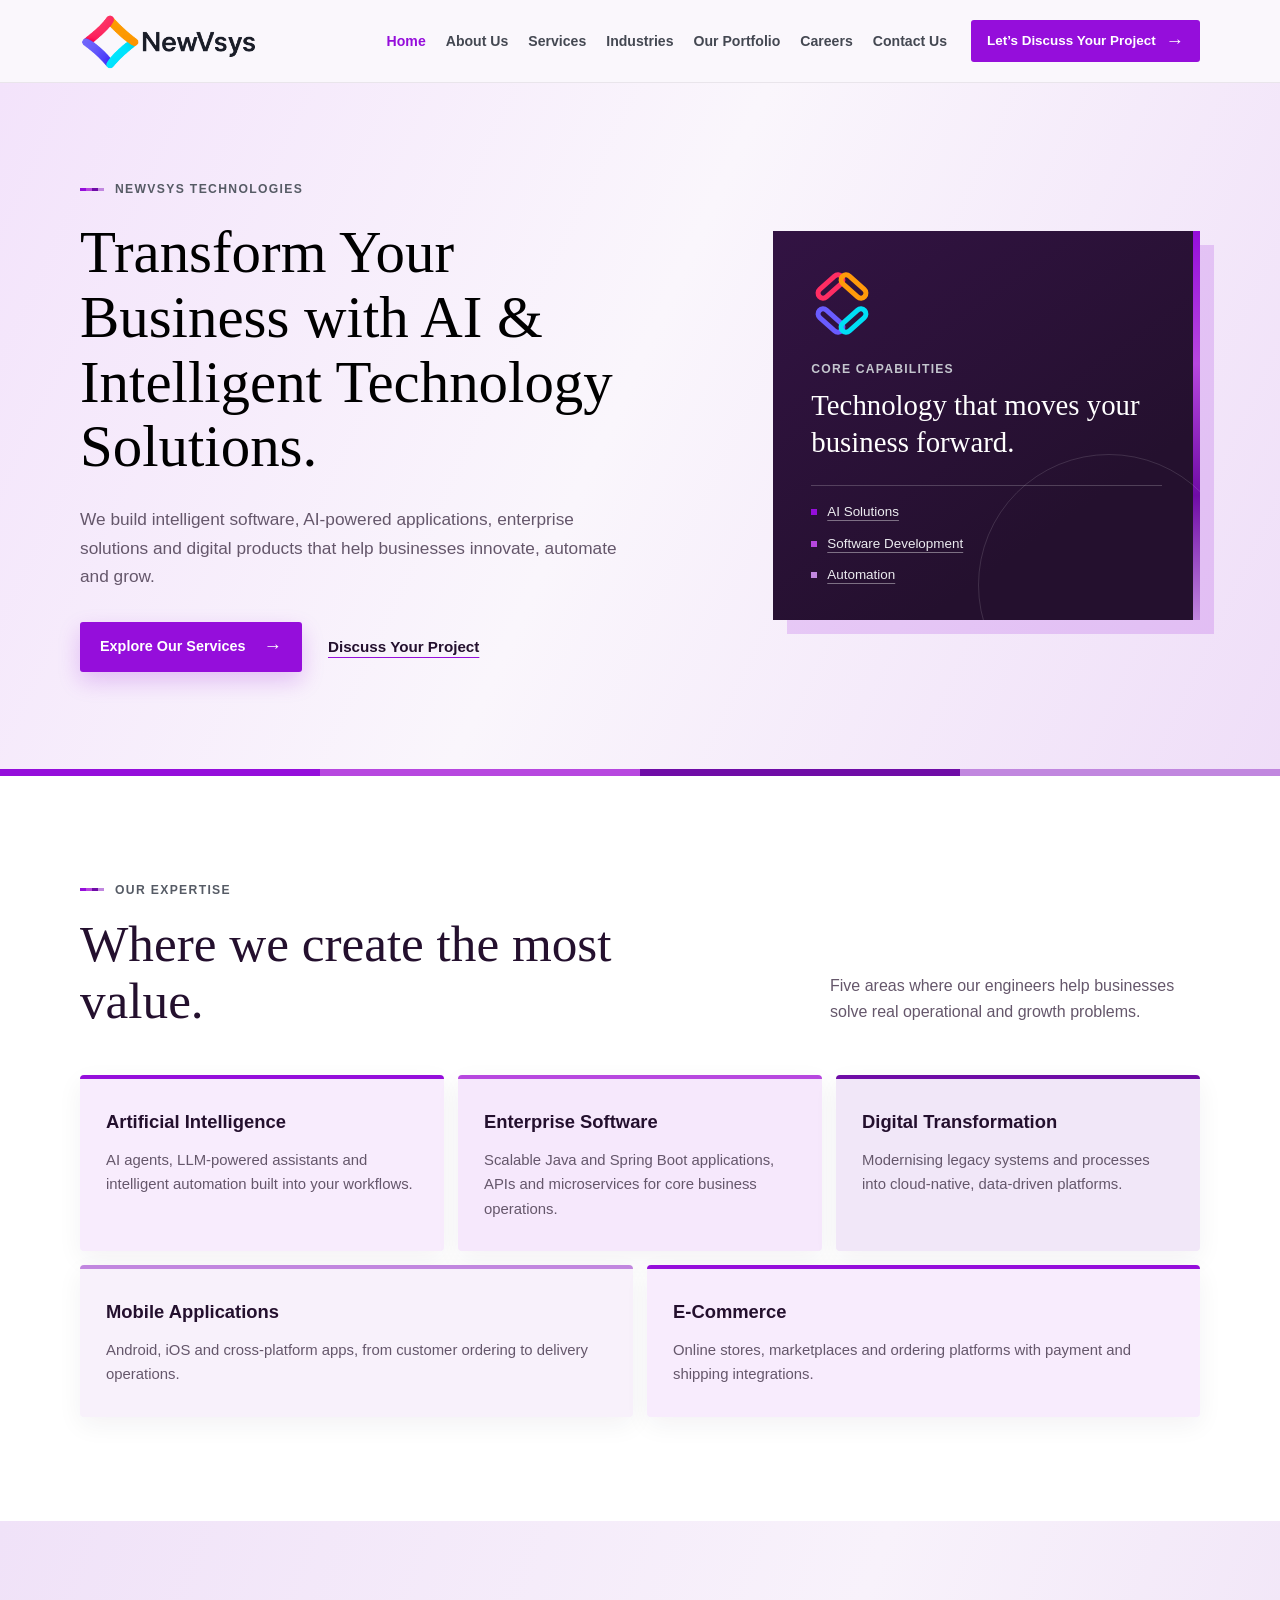
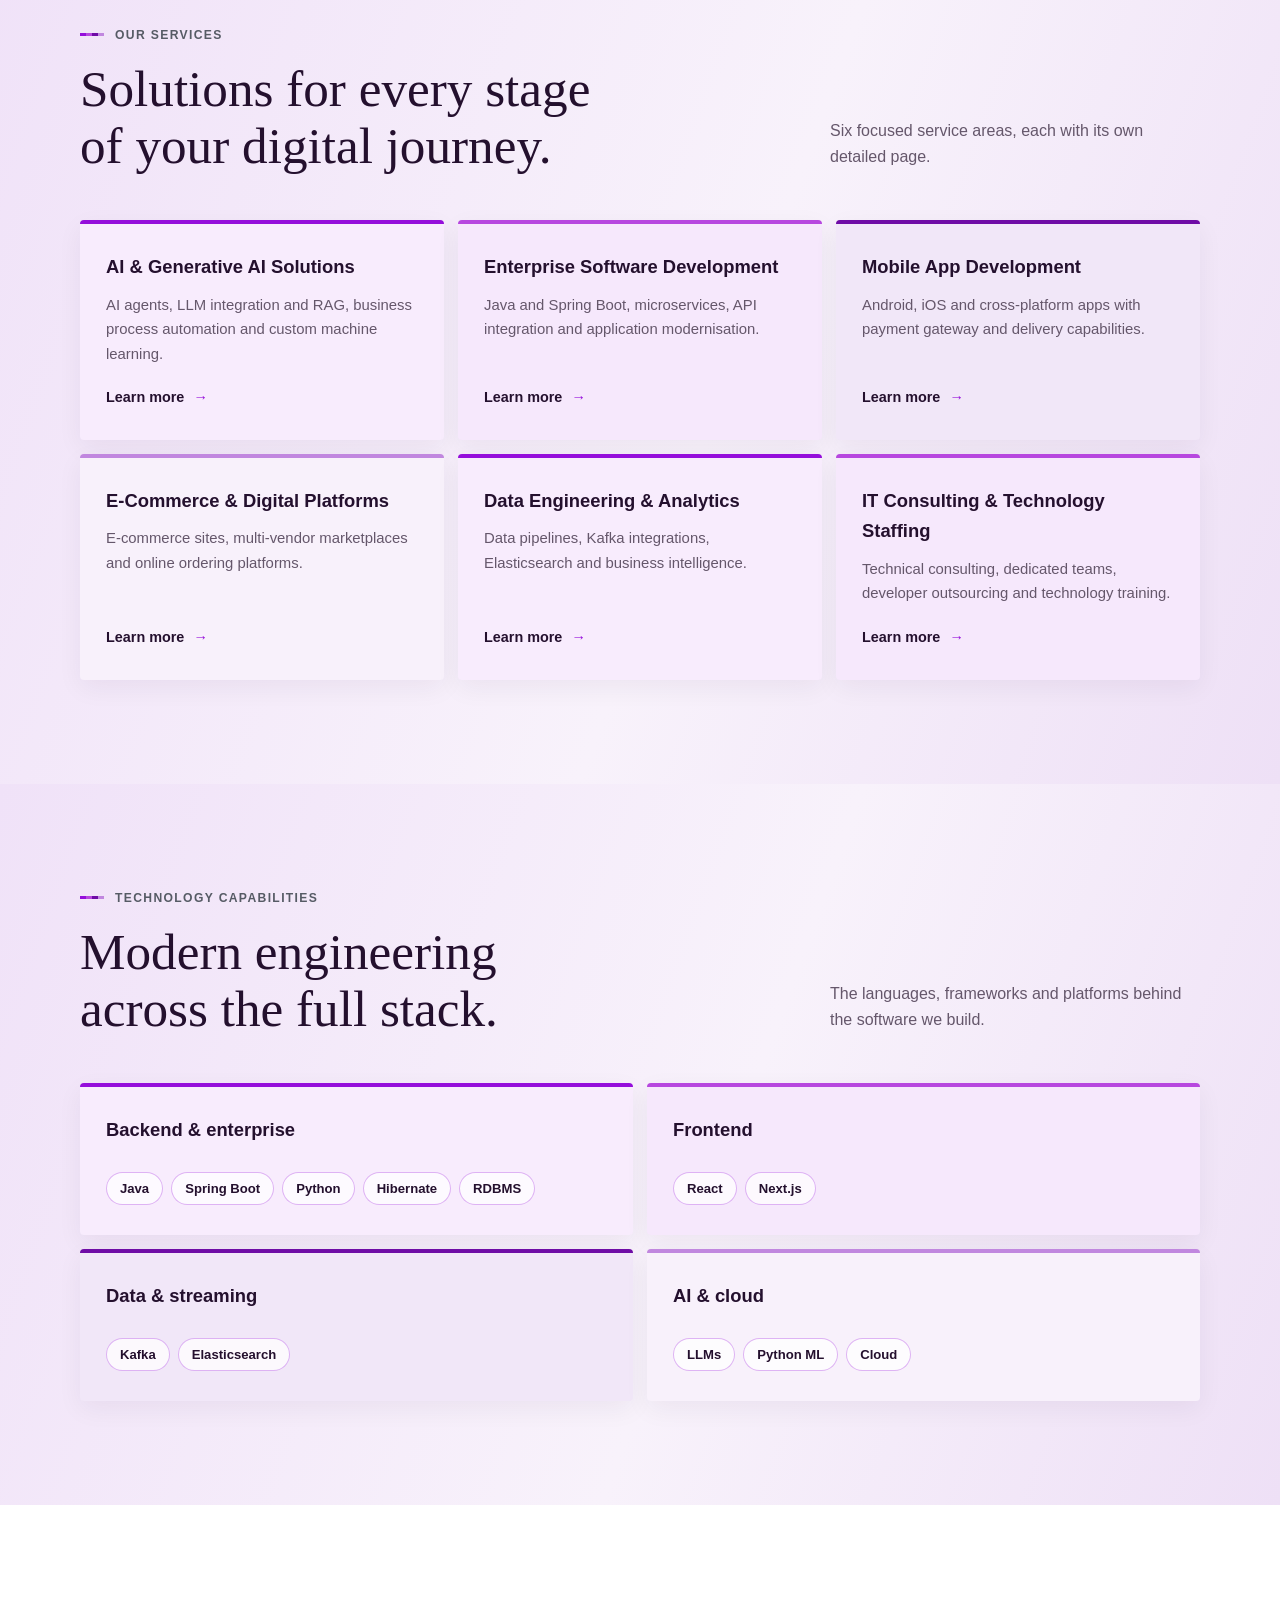
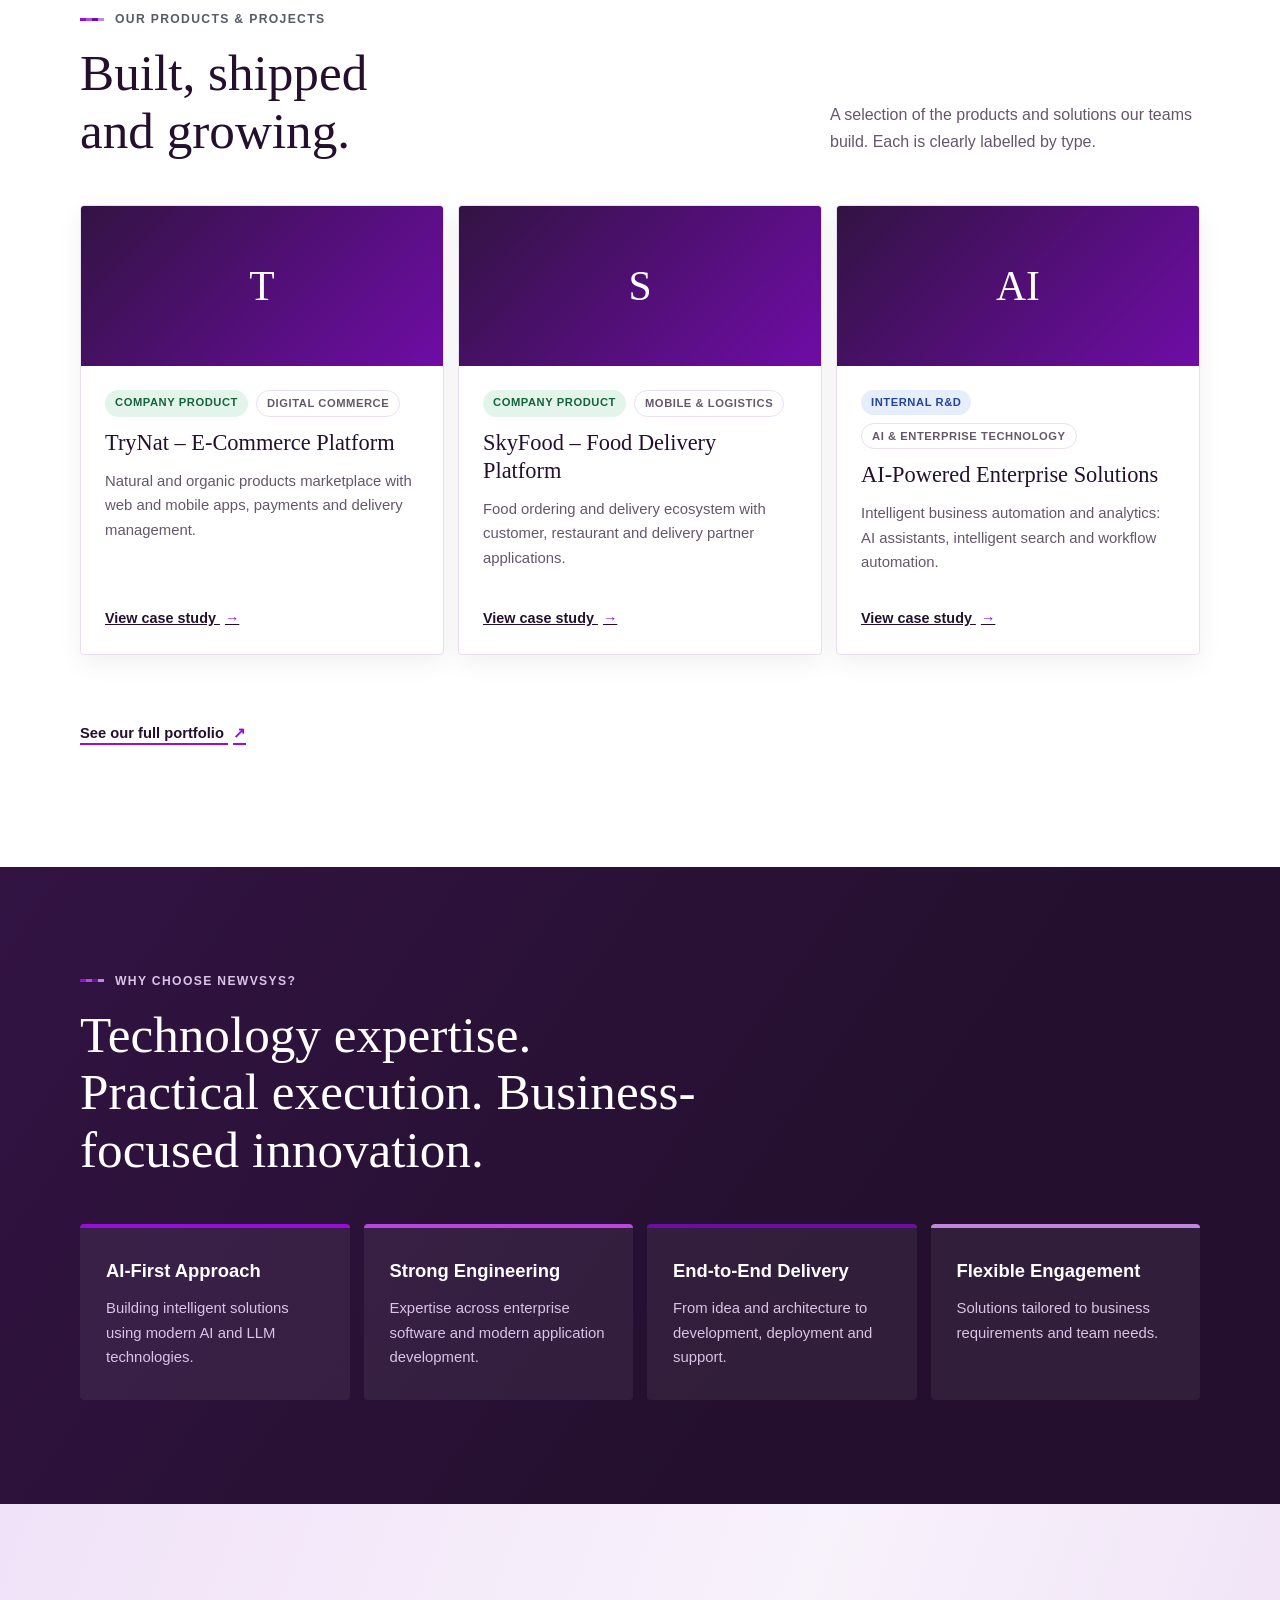
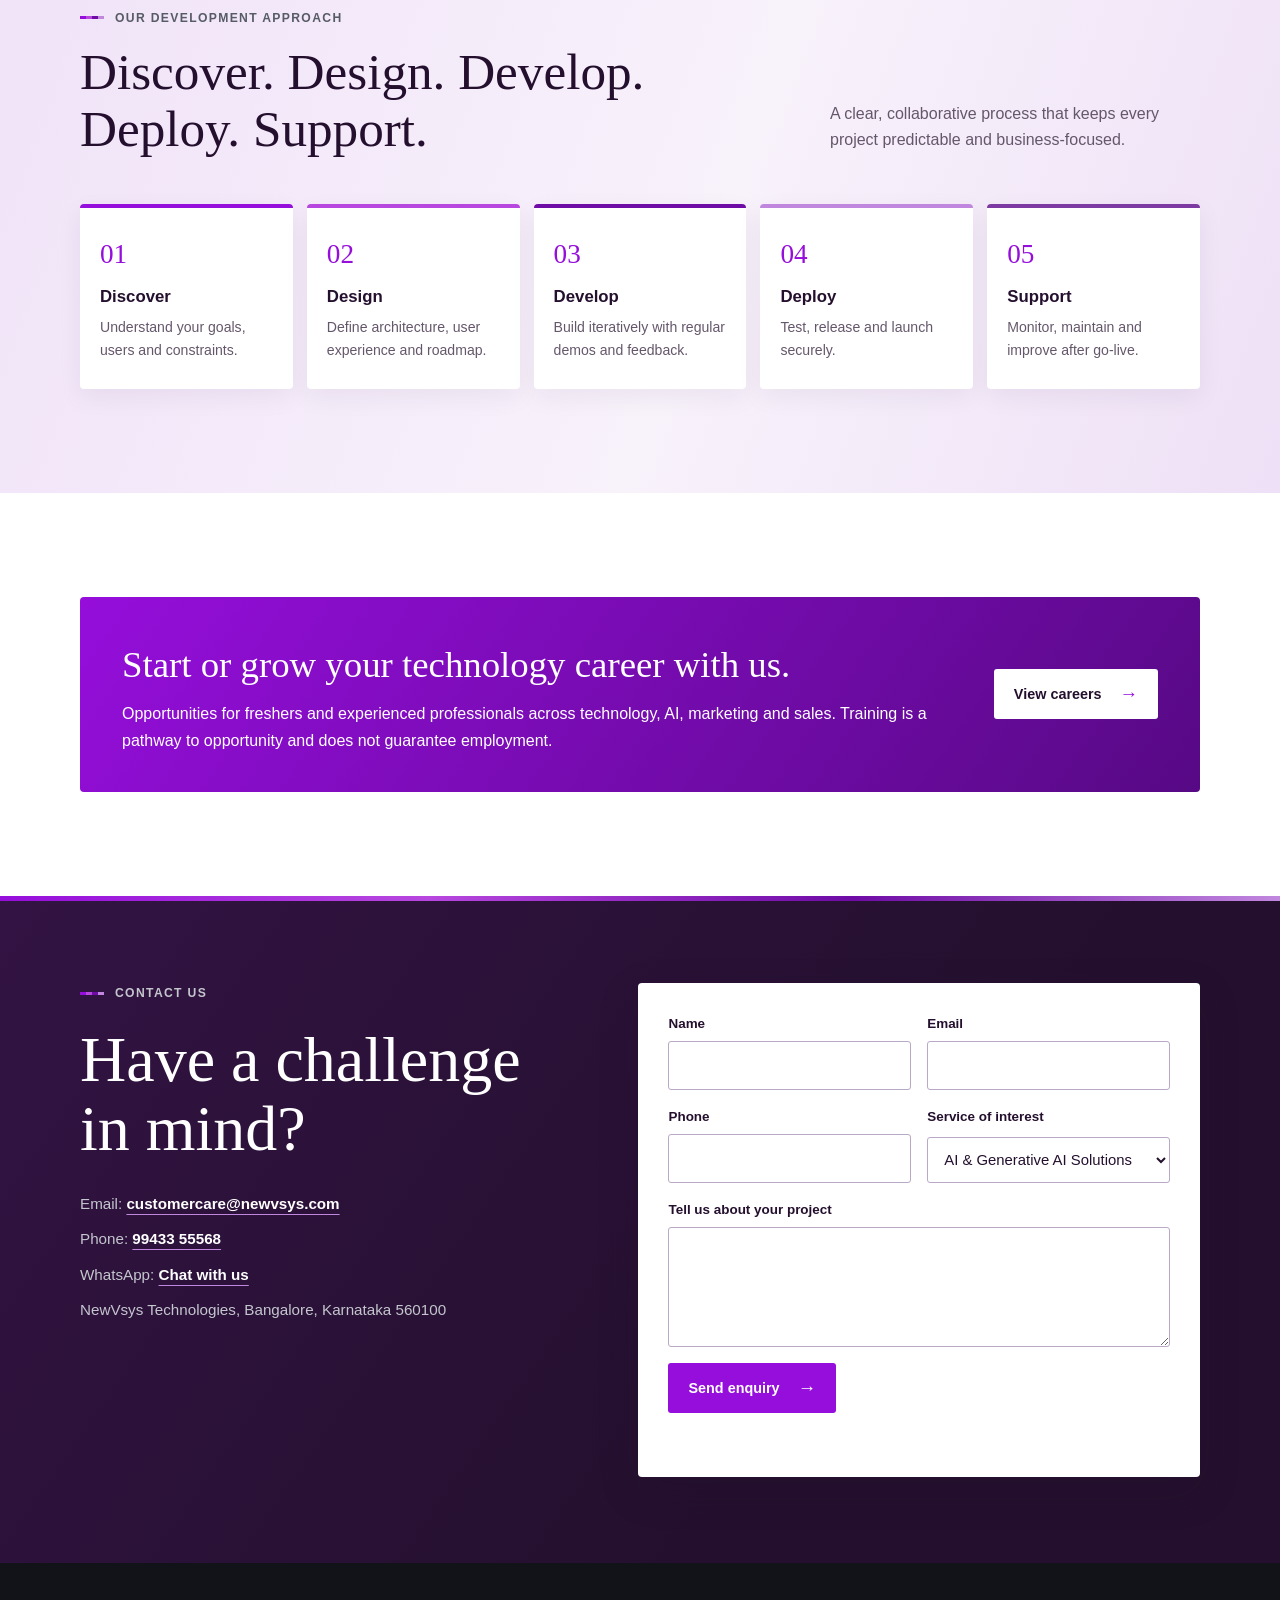
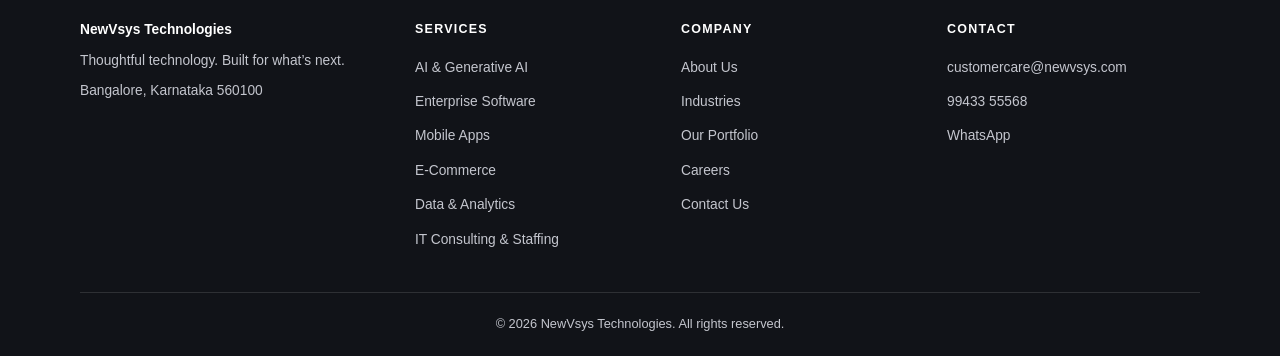
==== commit 95d09c88: "changes2" ====
--- a/index.html
+++ b/index.html
@@ -23,7 +23,7 @@
     "logo": "https://www.newvsys.com/logo.png",
     "description": "AI, enterprise software, mobile, e-commerce and data engineering solutions company.",
     "email": "customercare@newvsys.com",
-    "telephone": "+91-9789321395",
+    "telephone": "+91-9943355568",
     "address": {
       "@type": "PostalAddress",
       "addressLocality": "Bangalore",
@@ -303,8 +303,8 @@
           <h2>Have a challenge<br>in mind?</h2>
           <ul class="contact-lines">
             <li>Email: <a href="mailto:customercare@newvsys.com">customercare@newvsys.com</a></li>
-            <li>Phone: <a href="tel:+919789321395">9789321395</a></li>
-            <li>WhatsApp: <a href="https://wa.me/919789321395" rel="noopener">Chat with us</a></li>
+            <li>Phone: <a href="tel:+919943355568">99433 55568</a></li>
+            <li>WhatsApp: <a href="https://wa.me/919943355568" rel="noopener">Chat with us</a></li>
             <li>NewVsys Technologies, Bangalore, Karnataka 560100</li>
           </ul>
         </div>
@@ -371,8 +371,8 @@
         <h2>Contact</h2>
         <ul>
           <li><a href="mailto:customercare@newvsys.com">customercare@newvsys.com</a></li>
-          <li><a href="tel:+919789321395">9789321395</a></li>
-          <li><a href="https://wa.me/919789321395" rel="noopener">WhatsApp</a></li>
+          <li><a href="tel:+919943355568">99433 55568</a></li>
+          <li><a href="https://wa.me/919943355568" rel="noopener">WhatsApp</a></li>
         </ul>
       </div>
     </div>
